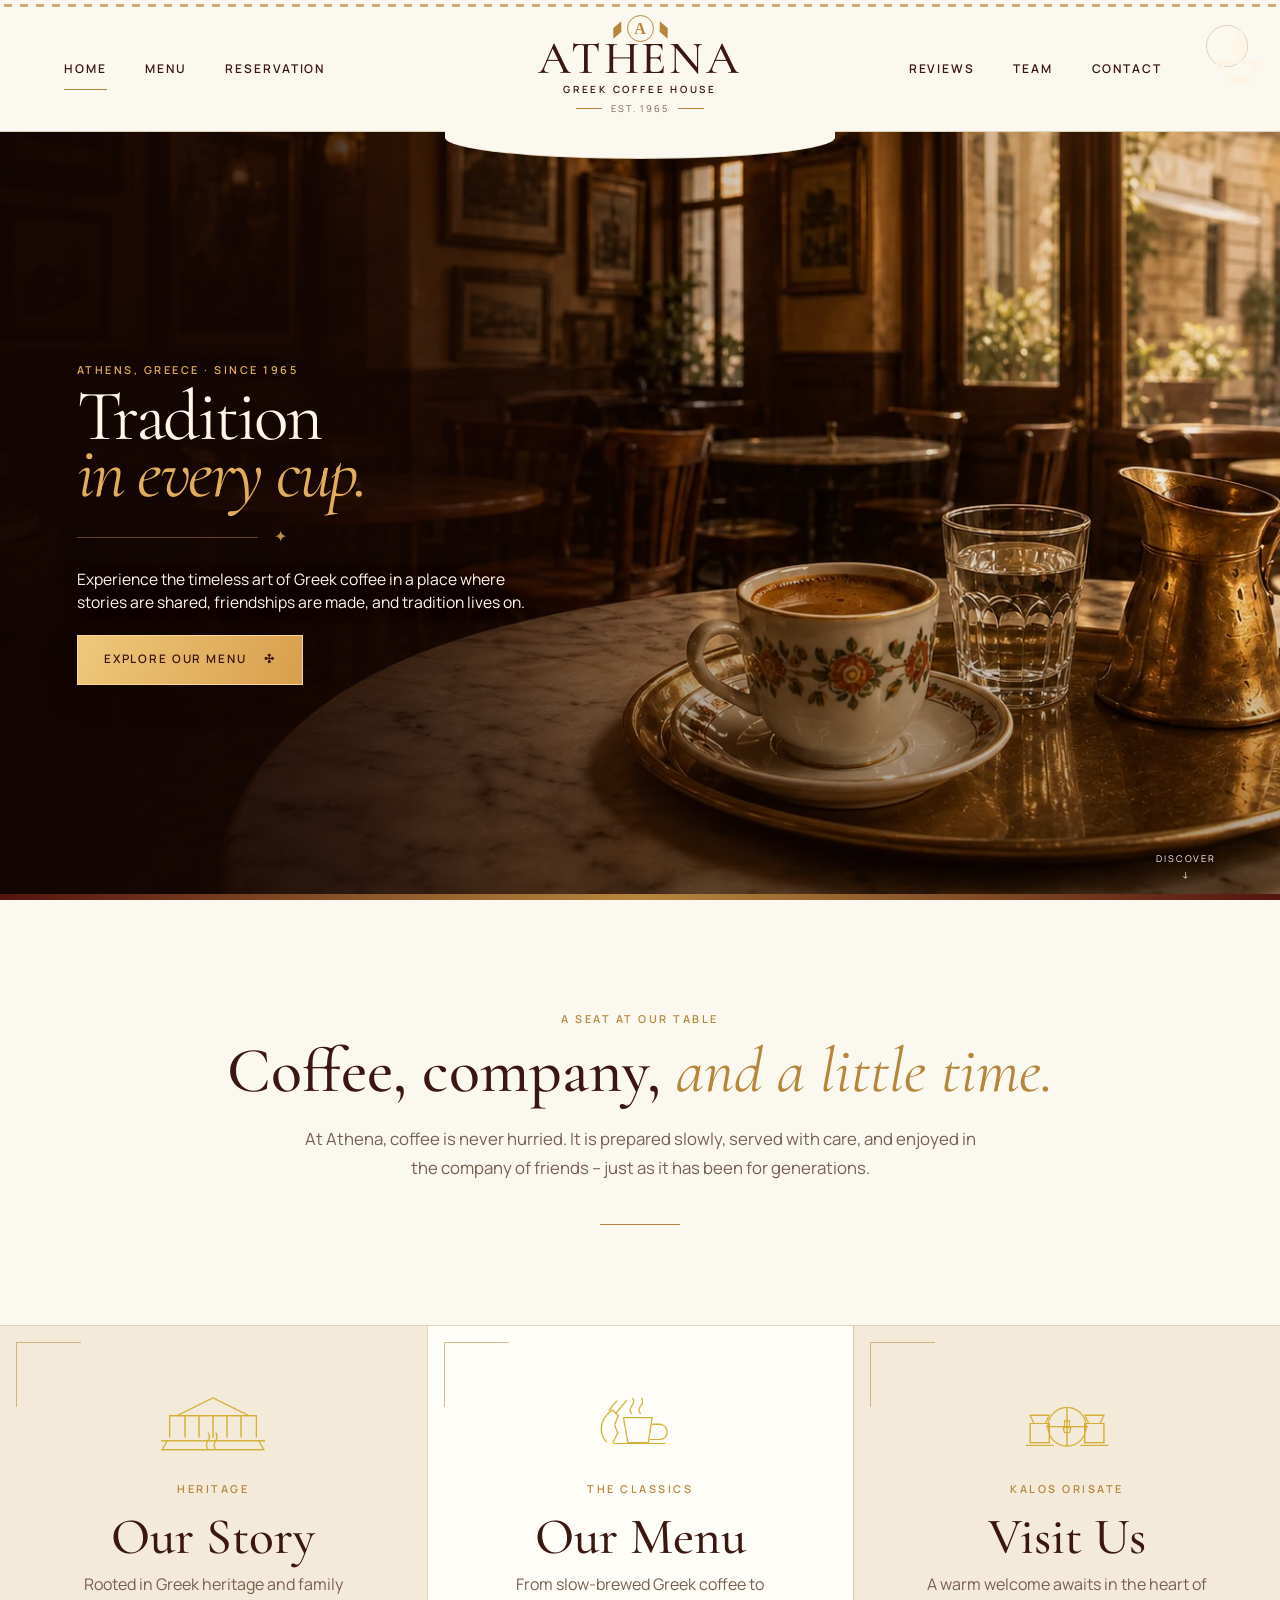
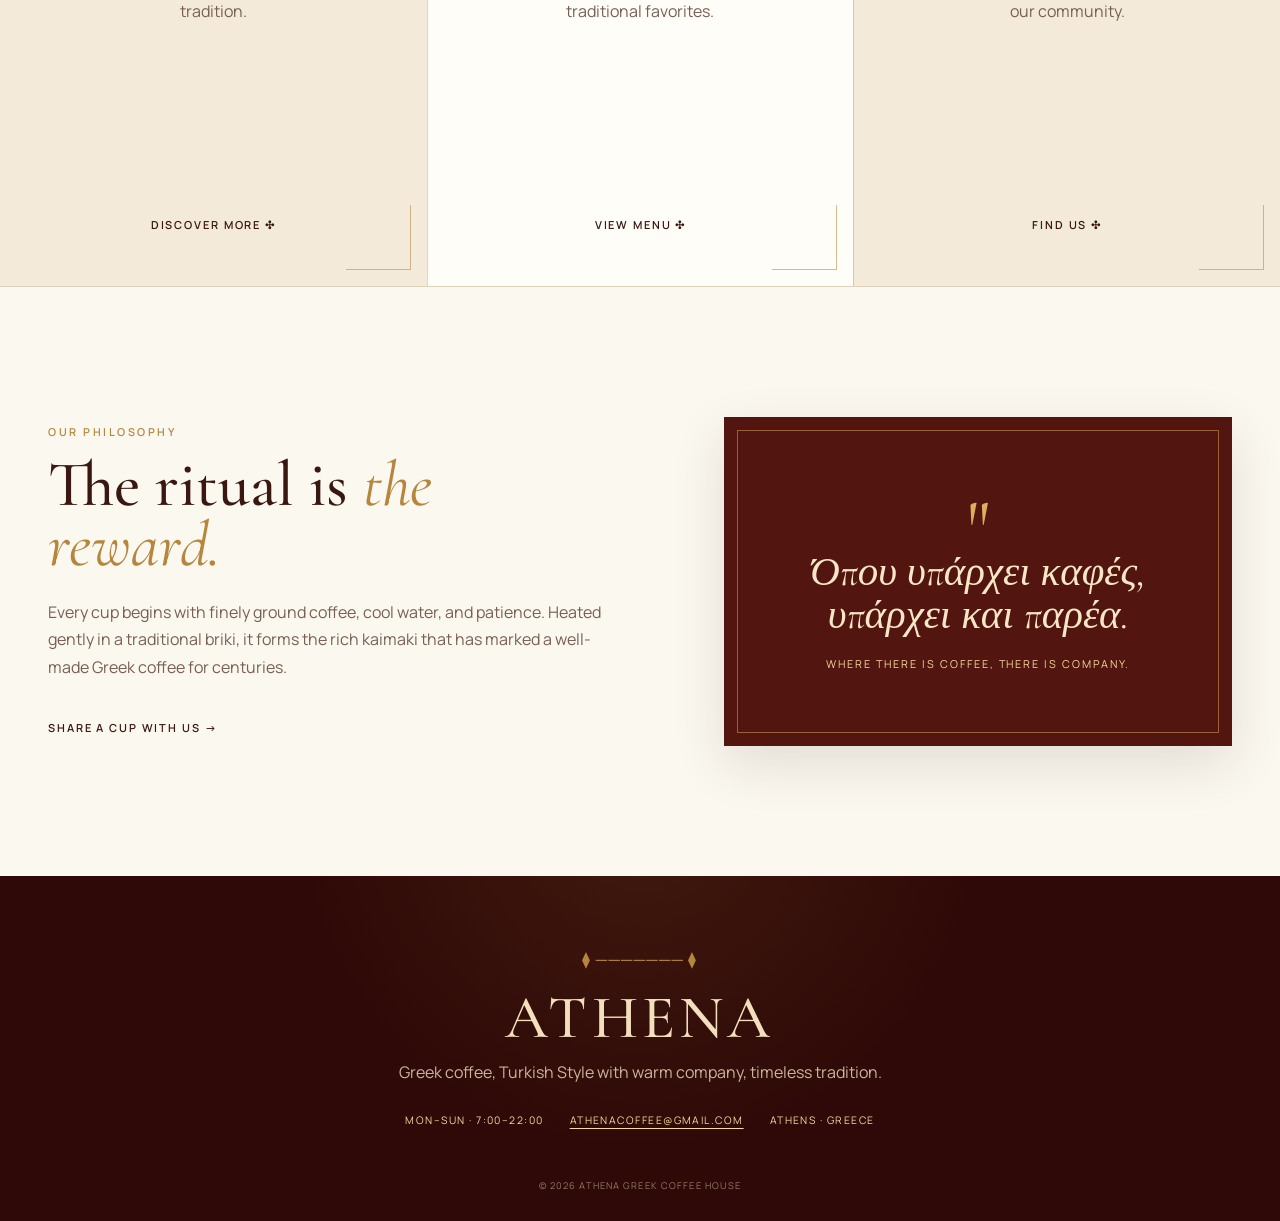
==== index.html @ efe0095f "this version is to be removed" ====
<!doctype html>
<html lang="en">
<head>
  <meta charset="UTF-8">
  <meta name="viewport" content="width=device-width, initial-scale=1.0">
  <title>Athena Greek Coffee House</title>
  <link rel="icon" href="assets/favicon.svg" type="image/svg+xml">
  <link href="https://fonts.googleapis.com/css2?family=Cormorant+Garamond:wght@400;500;600&family=Manrope:wght@400;500;600&display=swap" rel="stylesheet">
  <link rel="stylesheet" href="css/styles.css">
</head>
<body>

  <header class="site-header" id="header">
    <div class="greek-key"></div>
    <div class="nav-shell">
      <nav class="desktop-nav">
        <a href="index.html" class="active">Home</a>
        <a href="menu.html">Menu</a>
        <a href="reservation.html">Reservation</a>
      </nav>

      <a class="brand" href="index.html">
        <span class="brand-mark">
          <span class="laurel">⧫</span>
          <span class="helmet">Α</span>
          <span class="laurel laurel-right">⧫</span>
        </span>
        <span class="brand-name">Athena</span>
        <span class="brand-subtitle">Greek Coffee House</span>
        <span class="brand-est"><i></i>Est. 1965<i></i></span>
      </a>

      <nav class="desktop-nav desktop-nav-right">
        <a href="reviews.html">Reviews</a>
        <a href="team.html">Team</a>
        <a href="contact.html">Contact</a>
      </nav>

      <div class="header-actions">
        <button class="circle-button theme-toggle" type="button" id="theme-btn">
          <img src="assets/lamp.png" alt="Theme Toggle" class="theme-icon">
        </button>
        <button class="circle-button menu-toggle" type="button" id="menu-btn">
          <span></span><span></span><span></span>
        </button>
      </div>
    </div>

    <nav class="mobile-nav" id="mobile-nav">
      <a href="index.html" class="active">Home</a>
      <a href="menu.html">Menu</a>
      <a href="reservation.html">Reservation</a>
      <a href="reviews.html">Reviews</a>
      <a href="team.html">Team</a>
      <a href="contact.html">Contact</a>
    </nav>
  </header>

  <main id="main-content">
    <section class="hero" id="home">
      <img class="hero-media" src="assets/athena-hero.webp" alt="Hero background">
      <div class="hero-shade"></div>
      <div class="hero-content">
        <p class="eyebrow">Athens, Greece · Since 1965</p>
        <h1 id="hero-title">Tradition<br><em>in every cup.</em></h1>
        <div class="flourish"><span></span>✦<span></span></div>
        <p class="hero-copy">Experience the timeless art of Greek coffee in a place where stories are shared, friendships are made, and tradition lives on.</p>
        <a class="button" href="menu.html">Explore our menu <span>✣</span></a>
      </div>
      <a class="scroll-cue" href="#about">
        <span>Discover</span>
        <span class="arrow-down">↓</span>
      </a>
    </section>

    <section class="welcome" id="about">
      <p class="eyebrow">A seat at our table</p>
      <h2>Coffee, company, <em>and a little time.</em></h2>
      <p>At Athena, coffee is never hurried. It is prepared slowly, served with care, and enjoyed in the company of friends – just as it has been for generations.</p>
    </section>

    <section class="experience-grid" id="gallery">
      <article class="experience-card card-story" id="story">
        <div class="card-illustration">
          <img src="assets/heritage-icon.png" alt="Heritage Icon">
        </div>
        <p class="eyebrow">Heritage</p>
        <h3>Our Story</h3>
        <p>Rooted in Greek heritage and family tradition.</p>
        <a href="#story-note">Discover more <span>✣</span></a>
      </article>

      <article class="experience-card" id="menu-card">
        <div class="card-illustration">
          <img src="assets/coffee-icon.png" alt="Coffee Icon">
        </div>
        <p class="eyebrow">The classics</p>
        <h3>Our Menu</h3>
        <p>From slow-brewed Greek coffee to traditional favorites.</p>
        <a href="menu.html">View menu <span>✣</span></a>
      </article>

      <article class="experience-card card-visit" id="visit">
        <div class="card-illustration">
          <img src="assets/visit-icon.png" alt="Visit Icon">
        </div>
        <p class="eyebrow">Kalos orisate</p>
        <h3>Visit Us</h3>
        <p>A warm welcome awaits in the heart of our community.</p>
        <a href="contact.html">Find us <span>✣</span></a>
      </article>
    </section>

    <section class="story-note" id="story-note">
      <div class="story-copy">
        <p class="eyebrow">Our philosophy</p>
        <h2>The ritual is <em>the reward.</em></h2>
        <p>Every cup begins with finely ground coffee, cool water, and patience. Heated gently in a traditional briki, it forms the rich kaimaki that has marked a well-made Greek coffee for centuries.</p>
        <a class="text-link" href="reservation.html">Share a cup with us <span>→</span></a>
      </div>
      <div class="story-quote">
        <span class="quote-mark">"</span>
        <blockquote>Όπου υπάρχει καφές, υπάρχει και παρέα.</blockquote>
        <p>Where there is coffee, there is company.</p>
      </div>
    </section>
  </main>

  <footer class="site-footer" id="contact">
    <div class="footer-branch">⧫ ─────── ⧫</div>
    <a class="footer-brand" href="index.html">Athena</a>
    <p>Greek coffee, Turkish Style with warm company, timeless tradition.</p>
    <div class="footer-details">
      <span>Mon–Sun · 7:00–22:00</span>
      <a href="mailto:hello@athenacoffee.example">athenacoffee@gmail.com</a>
      <span>Athens · Greece</span>
    </div>
    <p class="copyright">© 2026 Athena Greek Coffee House</p>
  </footer>

  <script src="js/theme-init.js"></script>
  <script src="js/script.js"></script>
</body>
</html>
---- css/styles.css ----
:root {
  color-scheme: light;
  --paper:#fbf8f0;
  --raised:#fffdf7;
  --deep:#f3ead9;
  --ink:#3a1711;
  --muted:#785f52;
  --wine:#52150f;
  --wine-deep:#2e0907;
  --gold:#b6863d;
  --gold-bright:#e0ad5c;
  --gold-pale:#f5d99d;
  --line:rgba(154,112,49,.28);
  --header:#fbf8f0;
  --shadow:0 18px 50px rgba(61,26,12,.12);
  --serif:"Cormorant Garamond",Georgia,serif;
  --sans:"Manrope","Segoe UI",sans-serif;
}
:root[data-theme="dark"] {
  color-scheme:dark;
  --paper:#1d0907;
  --raised:#290d0a;
  --deep:#35100c;
  --ink:#f7e6c7;
  --muted:#d1bca4;
  --wine:#160403;
  --wine-deep:#0e0202;
  --gold:#d3a357;
  --gold-bright:#efc475;
  --gold-pale:#f1d69d;
  --line:rgba(224,173,92,.24);
  --header:#1c0705;
  --shadow:0 18px 55px rgba(0,0,0,.34);
}
*{
  box-sizing:border-box
}
html{
  scroll-behavior:smooth;
  scroll-padding-top:150px
}
body{
  margin:0;
  color:var(--ink);
  background:var(--paper);
  font:16px/1.7 var(--sans);
  transition:color .3s,background-color .3s
}
body.menu-open{
  overflow:hidden
}
a{
  color:inherit
}
button,a{
  -webkit-tap-highlight-color:transparent
}
.skip-link{
  position:fixed;
  z-index:1000;
  top:12px;
  left:12px;
  padding:10px 16px;
  color:#fff;
  background:var(--wine);
  transform:translateY(-150%);
  transition:transform .18s
}
.skip-link:focus{
  transform:none
}
/* Header */
.site-header{
  position:absolute;
  z-index:20;
  top:0;
  width:100%;
  color:var(--ink);
  background:var(--header);
  border-bottom:1px solid var(--line);
  transition:color .3s,background-color .3s,box-shadow .25s
}
.site-header.is-fixed{
  position:fixed;
  box-shadow:0 10px 35px rgba(35,10,7,.13);
  animation:header-in .3s both
}
@keyframes header-in{
  from{
    transform:translateY(-100%)
  }
  to{
    transform:none
  }
}
.greek-key{
  height:7px;
  opacity:.65;
  background-color:var(--gold);
  background-image:linear-gradient(90deg,var(--header) 25%,transparent 25%,transparent 75%,var(--header) 75%),linear-gradient(var(--header) 25%,transparent 25%,transparent 75%,var(--header) 75%);
  background-size:16px 16px
}
.nav-shell{
  position:relative;
  display:grid;
  grid-template-columns:minmax(250px,1fr) minmax(250px,390px) minmax(250px,1fr);
  align-items:center;
  min-height:148px;
  max-width:1500px;
  margin:auto;
  padding:0 clamp(28px,5vw,86px)
}
.desktop-nav{
  display:flex;
  align-items:center;
  gap:clamp(24px,3vw,58px)
}
.desktop-nav-right{
  justify-content:flex-end;
  padding-right:54px
}
.desktop-nav a,.mobile-nav a{
  position:relative;
  font-size:.75rem;
  font-weight:600;
  letter-spacing:.16em;
  text-decoration:none;
  text-transform:uppercase
}
.desktop-nav a:after{
  position:absolute;
  right:0;
  bottom:-11px;
  left:0;
  height:1px;
  content:"";
  background:var(--gold);
  transform:scaleX(0);
  transition:transform .18s
}
.desktop-nav a:hover:after,.desktop-nav a:focus-visible:after,.desktop-nav a.active:after{
  transform:scaleX(1)
}
.brand{
  position:relative;
  align-self:stretch;
  display:flex;
  align-items:center;
  justify-content:center;
  flex-direction:column;
  padding:14px 44px 18px;
  text-decoration:none
}
.brand:after{
  position:absolute;
  z-index:-1;
  right:0;
  bottom:-34px;
  left:0;
  height:50px;
  content:"";
  background:var(--header);
  border-bottom:1px solid var(--line);
  border-radius:0 0 50% 50%;
  transition:background-color .3s
}
.brand-mark{
  display:flex;
  align-items:center;
  gap:5px;
  height:28px;
  color:var(--gold)
}
.laurel{
  display:inline-block;
  font-size:1.15rem;
  transform:rotate(24deg)
}
.laurel-right{
  transform:scaleX(-1) rotate(24deg)
}
.helmet{
  display:grid;
  width:27px;
  height:27px;
  place-items:center;
  font:600 1rem/1 var(--serif);
  border:1px solid;
  border-radius:50%
}
.brand-name{
  margin-top:-2px;
  font:500 clamp(2.6rem,3.4vw,4rem)/.9 var(--serif);
  letter-spacing:.06em;
  text-transform:uppercase
}
.brand-subtitle{
  margin-top:7px;
  font-size:.62rem;
  font-weight:600;
  line-height:1;
  letter-spacing:.28em;
  text-transform:uppercase
}
.brand-est{
  display:flex;
  align-items:center;
  gap:9px;
  margin-top:8px;
  color:var(--muted);
  font-size:.58rem;
  letter-spacing:.2em;
  text-transform:uppercase
}
.brand-est i{
  width:26px;
  height:1px;
  background:var(--gold)
}
.header-actions{
  position:absolute;
  top:18px;
  right:clamp(16px,2.5vw,40px);
  display:flex;
  align-items:center;
  gap:10px
}
.circle-button{
  display:grid;
  width:42px;
  height:42px;
  padding:0;
  color:var(--ink);
  background:transparent;
  border:1px solid var(--line);
  border-radius:50%;
  cursor:pointer;
  place-items:center;
  transition:color .18s,background-color .18s,border-color .18s,transform .18s
}
.circle-button:hover,.circle-button:focus-visible{
  color:var(--paper);
  background:var(--ink);
  border-color:var(--ink);
  transform:translateY(-2px)
}
.theme-icon-lamp{
  position:absolute;
  width:27px;
  height:27px;
  overflow:visible;
  fill:none;
  stroke:currentColor;
  stroke-linecap:round;
  stroke-linejoin:round;
  stroke-width:1.35
}
.lamp-fire{
  transform-origin:16px 16px;
  filter:drop-shadow(0 0 3px rgba(224,173,92,.9));
  animation:lamp-flicker 1.8s ease-in-out infinite;
  transition:opacity .28s ease,transform .32s ease,filter .28s ease
}
.lamp-flame{
  fill:#e39a2f;
  stroke:#8d5418
}
.lamp-flame-core{
  fill:#ffd67d;
  stroke:none
}
.lamp-wick{
  stroke-width:1.6
}
.lamp-bowl{
  fill:rgba(182,134,61,.2)
}
.lamp-smoke{
  opacity:0;
  stroke:currentColor;
  stroke-dasharray:2.5 2;
  transform:translateY(3px);
  transition:opacity .2s ease
}
[data-theme="dark"] .lamp-fire{
  opacity:0;
  filter:none;
  animation:none;
  transform:translateY(4px) scale(.08)
}
[data-theme="dark"] .lamp-smoke{
  animation:lamp-smoke 1.15s ease-out both
}
@keyframes lamp-flicker{
  0%,100%{
    transform:rotate(-1deg) scale(1)
  }
  45%{
    transform:rotate(1.5deg) scale(.94,1.04)
  }
  70%{
    transform:rotate(-.5deg) scale(1.03,.97)
  }
}
@keyframes lamp-smoke{
  0%{
    opacity:0;
    transform:translateY(3px)
  }
  28%{
    opacity:.72
  }
  100%{
    opacity:0;
    transform:translateY(-4px)
  }
}
.menu-toggle{
  display:none;
  align-content:center;
  gap:4px
}
.menu-toggle span{
  display:block;
  width:17px;
  height:1px;
  background:currentColor;
  transition:transform .18s,opacity .18s
}
.menu-toggle[aria-expanded="true"] span:first-child{
  transform:translateY(5px) rotate(45deg)
}
.menu-toggle[aria-expanded="true"] span:nth-child(2){
  opacity:0
}
.menu-toggle[aria-expanded="true"] span:last-child{
  transform:translateY(-5px) rotate(-45deg)
}
.mobile-nav{
  display:none
}
[hidden]{
  display:none !important
}
/* Hero */
.hero{
  position:relative;
  display:flex;
  align-items:center;
  min-height:100vh;
  min-height:100svh;
  padding:clamp(188px,22vh,220px) max(6vw,52px) clamp(42px,6vh,72px);
  color:#fff8eb;
  background:#241008;
  overflow:hidden
}
.hero-media{
  position:absolute;
  inset:0;
  width:100%;
  height:100%;
  object-fit:cover;
  object-position:center
}
.hero-shade{
  position:absolute;
  inset:0;
  background:linear-gradient(90deg,rgba(18,5,2,.94),rgba(25,8,3,.72) 28%,rgba(28,10,4,.18) 58%,rgba(20,7,3,.04)),linear-gradient(0deg,rgba(16,4,2,.38),transparent 36%)
}
.hero:after{
  position:absolute;
  right:0;
  bottom:0;
  left:0;
  height:6px;
  content:"";
  background:linear-gradient(90deg,var(--wine),var(--gold),var(--wine))
}
.hero-content{
  position:relative;
  z-index:1;
  width:min(600px,50vw);
  margin-left:max(0px,calc((100vw - 1500px)/2))
}
.eyebrow{
  margin:0 0 13px;
  color:var(--gold);
  font-size:.68rem;
  font-weight:600;
  letter-spacing:.23em;
  text-transform:uppercase
}
.hero .eyebrow{
  color:var(--gold-bright)
}
.hero h1{
  margin:0;
  font:400 clamp(4.1rem,6.4vw,6.65rem)/.8 var(--serif);
  letter-spacing:-.035em;
  text-wrap:balance
}
.hero h1 em{
  color:var(--gold-bright);
  font-weight:400
}

/* ── Flourish ── */
.flourish {
  display: flex;
  align-items: center;
  justify-content: center;
  gap: 16px;
  margin: 16px auto 20px;
  color: var(--gold);
  font-size: 1rem;
  opacity: 0.7;
  width: 100%;
  max-width: 280px;
  text-align: center;
}

.flourish span {
  flex: 1;
  height: 1px;
  background: var(--gold);
  opacity: 0.4;
  display: block;
}

.flourish span:nth-child(2) {
  flex: 0 0 auto;
  width: auto;
  height: auto;
  background: none;
  opacity: 1;
  font-size: 1.2rem;
  padding: 0 12px;
  display: inline-block;
}

.hero .flourish {
  max-width: 320px;
  color: var(--gold-bright);
  opacity: 0.8;
}

.hero .flourish span {
  background: var(--gold-bright);
  opacity: 0.5;
}

.hero-copy{
  max-width:510px;
  margin:0 0 26px;
  color:#fffaf0;
  font-size:clamp(1rem,1.25vw,1.22rem);
  line-height:1.62;
  text-shadow:0 2px 18px rgba(0,0,0,.35)
}
.button{
  display:inline-flex;
  align-items:center;
  justify-content:center;
  min-height:56px;
  padding:0 30px;
  gap:17px;
  color:#3a1711;
  background:linear-gradient(115deg,#f0c87c,#d79f4c);
  border:1px solid #f6d899;
  box-shadow:0 10px 32px rgba(20,5,2,.25);
  font-size:.73rem;
  font-weight:600;
  letter-spacing:.16em;
  text-decoration:none;
  text-transform:uppercase;
  transition:background .18s,transform .18s,box-shadow .18s
}
.button:hover,.button:focus-visible{
  background:#fff2d0;
  box-shadow:0 14px 35px rgba(20,5,2,.38);
  transform:translateY(-3px)
}
.scroll-cue{
  position:absolute;
  z-index:2;
  right:5vw;
  bottom:34px;
  display:flex;
  align-items:center;
  flex-direction:column;
  color:#fff8eb;
  font-size:.58rem;
  letter-spacing:.2em;
  text-decoration:none;
  text-transform:uppercase
}
.scroll-cue svg{
  width:24px;
  margin-top:5px;
  fill:none;
  stroke:var(--gold-bright);
  stroke-width:1.4;
  animation:bob 1.8s ease-in-out infinite
}
@keyframes bob{
  50%{
    transform:translateY(5px)
  }
}
/* Content */
.welcome{
  max-width:900px;
  margin:auto;
  padding:110px 32px 100px;
  text-align:center
}
.welcome:after{
  display:block;
  width:80px;
  height:1px;
  margin:42px auto 0;
  content:"";
  background:var(--gold)
}
.welcome h2,.story-note h2{
  margin:0 0 23px;
  font:500 clamp(3rem,5vw,5rem)/.95 var(--serif)
}
.welcome h2 em,.story-note h2 em{
  color:var(--gold);
  font-weight:400
}
.welcome>p:last-of-type{
  max-width:700px;
  margin:auto;
  color:var(--muted);
  font-size:1.05rem
}
.experience-grid{
  display:grid;
  grid-template-columns:repeat(3,1fr);
  max-width:1500px;
  margin:auto;
  border-block:1px solid var(--line)
}
.experience-card{
  position:relative;
  display:flex;
  align-items:center;
  min-height:560px;
  padding:52px clamp(28px,4vw,64px);
  flex-direction:column;
  text-align:center;
  background:var(--raised);
  isolation:isolate;
  overflow:hidden;
  transition:background-color .3s
}
.experience-card+.experience-card{
  border-left:1px solid var(--line)
}
.experience-card:before,.experience-card:after{
  position:absolute;
  z-index:-1;
  width:64px;
  height:64px;
  content:"";
  opacity:.55
}
.experience-card:before{
  top:16px;
  left:16px;
  border-top:1px solid var(--gold);
  border-left:1px solid var(--gold)
}
.experience-card:after{
  right:16px;
  bottom:16px;
  border-right:1px solid var(--gold);
  border-bottom:1px solid var(--gold)
}
.card-story,.card-visit{
  background:var(--deep)
}
.card-illustration {
  display: flex;
  justify-content: center;
  align-items: center;
  height: 90px;
  margin-bottom: 12px;
  overflow: hidden;
  color: var(--gold);
}

.card-illustration img {
  max-width: 140px;
  max-height: 80px;
  width: auto;
  height: auto;
  object-fit: contain;
  display: block;
}
.steam{
  stroke-dasharray:6 5
}
.experience-card h3{
  margin:0 0 8px;
  font:500 clamp(2.6rem,4vw,4rem)/1 var(--serif)
}
.experience-card>p:not(.eyebrow){
  max-width:300px;
  margin:0 0 24px;
  color:var(--muted)
}
.experience-card>a,.text-link{
  position:relative;
  margin-top:auto;
  color:var(--ink);
  font-size:.69rem;
  font-weight:600;
  letter-spacing:.17em;
  text-decoration:none;
  text-transform:uppercase
}
.experience-card>a:after,.text-link:after{
  position:absolute;
  right:0;
  bottom:-5px;
  left:0;
  height:1px;
  content:"";
  background:var(--gold);
  transform:scaleX(0);
  transform-origin:left;
  transition:transform .18s
}
.experience-card>a:hover:after,.experience-card>a:focus-visible:after,.text-link:hover:after,.text-link:focus-visible:after{
  transform:scaleX(1)
}
.story-note{
  display:grid;
  grid-template-columns:1.05fr .95fr;
  max-width:1280px;
  margin:auto;
  padding:130px 48px;
  gap:9vw;
  align-items:center
}
.story-copy>p:not(.eyebrow){
  max-width:560px;
  color:var(--muted)
}
.story-copy .text-link{
  display:inline-block;
  margin-top:22px
}
.story-quote{
  position:relative;
  padding:72px 52px;
  color:#f8e6c6;
  background:var(--wine);
  box-shadow:var(--shadow);
  text-align:center
}
.story-quote:before{
  position:absolute;
  inset:13px;
  content:"";
  border:1px solid rgba(224,173,92,.5)
}
.quote-mark{
  display:block;
  height:46px;
  color:var(--gold-bright);
  font:5rem/1 var(--serif)
}
.story-quote blockquote{
  position:relative;
  margin:16px 0 18px;
  font:italic clamp(2rem,3.2vw,3.3rem)/1.05 var(--serif)
}
.story-quote p{
  position:relative;
  margin:0;
  color:var(--gold-pale);
  font-size:.68rem;
  letter-spacing:.18em;
  text-transform:uppercase
}
/* Footer */
.site-footer{
  position:relative;
  padding:70px 28px 28px;
  color:#f4dfbd;
  background:var(--wine-deep);
  text-align:center;
  overflow:hidden
}
.site-footer:before{
  position:absolute;
  inset:0;
  content:"";
  opacity:.14;
  background:radial-gradient(circle at 50% -20%,var(--gold),transparent 45%)
}
.footer-branch,.footer-brand,.site-footer p,.footer-details{
  position:relative
}
.footer-branch{
  color:var(--gold);
  letter-spacing:.08em
}
.footer-brand{
  display:block;
  margin-top:15px;
  font:500 3.8rem/1 var(--serif);
  letter-spacing:.07em;
  text-decoration:none;
  text-transform:uppercase
}
.site-footer>p{
  margin:10px 0 26px;
  color:#cbb69b
}
.footer-details{
  display:flex;
  justify-content:center;
  gap:26px;
  color:var(--gold-pale);
  font-size:.65rem;
  letter-spacing:.14em;
  text-transform:uppercase
}
.footer-details a{
  text-underline-offset:4px
}
.site-footer .copyright{
  margin:48px 0 0;
  color:#927a65;
  font-size:.58rem;
  letter-spacing:.12em;
  text-transform:uppercase
}
:focus-visible{
  outline:2px solid var(--gold-bright);
  outline-offset:5px
}
@media(max-width:1180px){
  .nav-shell{
    grid-template-columns:1fr 300px 1fr;
    padding-inline:28px
  }
  .desktop-nav{
    gap:22px
  }
  .desktop-nav-right{
    padding-right:40px
  }
  .brand-name{
    font-size:3rem
  }
  .hero{
    min-height:100vh;
    min-height:100svh
  }
}
@media(min-width:921px) and (max-height:900px){
  .nav-shell{
    min-height:124px
  }
  .brand{
    padding-block:9px 13px
  }
  .brand::after{
    bottom:-28px;
    height:42px
  }
  .brand-mark{
    height:23px
  }
  .brand-name{
    font-size:2.9rem
  }
  .brand-subtitle{
    margin-top:5px
  }
  .brand-est{
    margin-top:6px
  }
  .hero{
    padding-top:clamp(154px,20vh,176px);
    padding-bottom:30px
  }
  .hero h1{
    font-size:clamp(3.7rem,5.6vw,5.75rem)
  }
  .hero .eyebrow{
    margin-bottom:8px
  }
  .flourish{
    width:250px;
    margin:21px 0 17px
  }
  .hero-copy{
    max-width:480px;
    margin-bottom:20px;
    font-size:.98rem;
    line-height:1.5
  }
  .button{
    min-height:50px;
    padding-inline:26px
  }
  .scroll-cue{
    bottom:17px
  }
}
@media(max-width:920px){
  html{
    scroll-padding-top:90px
  }
  .nav-shell{
    display:flex;
    min-height:88px;
    padding:8px 20px
  }
  .desktop-nav{
    display:none
  }
  .brand{
    align-items:flex-start;
    margin-right:auto;
    padding:7px 8px
  }
  .brand:after,.brand-mark,.brand-est{
    display:none
  }
  .brand-name{
    font-size:2.35rem
  }
  .brand-subtitle{
    margin-top:6px;
    font-size:.49rem
  }
  .header-actions{
    position:static
  }
  .menu-toggle{
    display:grid
  }
  .mobile-nav{
    position:fixed;
    z-index:-1;
    inset:0;
    display:flex;
    align-items:center;
    justify-content:center;
    gap:22px;
    flex-direction:column;
    color:var(--ink);
    background:var(--paper);
    opacity:0;
    pointer-events:none;
    transform:translateY(-12px);
    transition:opacity .22s,transform .22s
  }
  .mobile-nav.is-open{
    opacity:1;
    pointer-events:auto;
    transform:none
  }
  .mobile-nav a{
    font:500 2.1rem/1.1 var(--serif);
    letter-spacing:.04em;
    text-transform:none
  }
  .hero{
    min-height:820px;
    padding:170px 32px 80px
  }
  .hero-media{
    object-position:58% center
  }
  .hero-shade{
    background:linear-gradient(90deg,rgba(18,5,2,.94),rgba(23,7,3,.58) 70%,rgba(20,7,3,.22))
  }
  .hero-content{
    width:min(620px,90%);
    margin-left:0
  }
  .experience-grid{
    grid-template-columns:1fr
  }
  .experience-card{
    min-height:490px
  }
  .experience-card+.experience-card{
    border-top:1px solid var(--line);
    border-left:0
  }
  .story-note{
    grid-template-columns:1fr;
    padding:100px 32px;
    gap:70px
  }
}
@media(max-width:600px){
  .greek-key{
    height:5px
  }
  .nav-shell{
    min-height:78px;
    padding-inline:13px
  }
  .circle-button{
    width:39px;
    height:39px
  }
  .hero{
    min-height:760px;
    padding:145px 22px 76px
  }
  .hero-media{
    object-position:61% center
  }
  .hero-shade{
    background:linear-gradient(90deg,rgba(18,5,2,.94),rgba(22,6,3,.57)),linear-gradient(0deg,rgba(12,3,1,.5),transparent 55%)
  }
  .hero-content{
    width:100%
  }
  .hero h1{
    font-size:clamp(3.55rem,17vw,5rem);
    line-height:.84
  }
  .hero-copy{
    font-size:.97rem
  }
  .flourish{
    width:220px;
    margin-block:29px 21px
  }
  .scroll-cue{
    display:none
  }
  .welcome{
    padding:85px 22px 76px
  }
  .experience-card{
    min-height:500px;
    padding:48px 24px
  }
  .story-note{
    padding:85px 22px
  }
  .story-quote{
    padding:62px 30px
  }
  .footer-details{
    align-items:center;
    gap:10px;
    flex-direction:column
  }
}
@media(prefers-reduced-motion:reduce){
  html{
    scroll-behavior:auto
  }
  *,*:before,*:after{
    scroll-behavior:auto!important;
    animation-duration:.01ms!important;
    animation-iteration-count:1!important;
    transition-duration:.01ms!important
  }
}
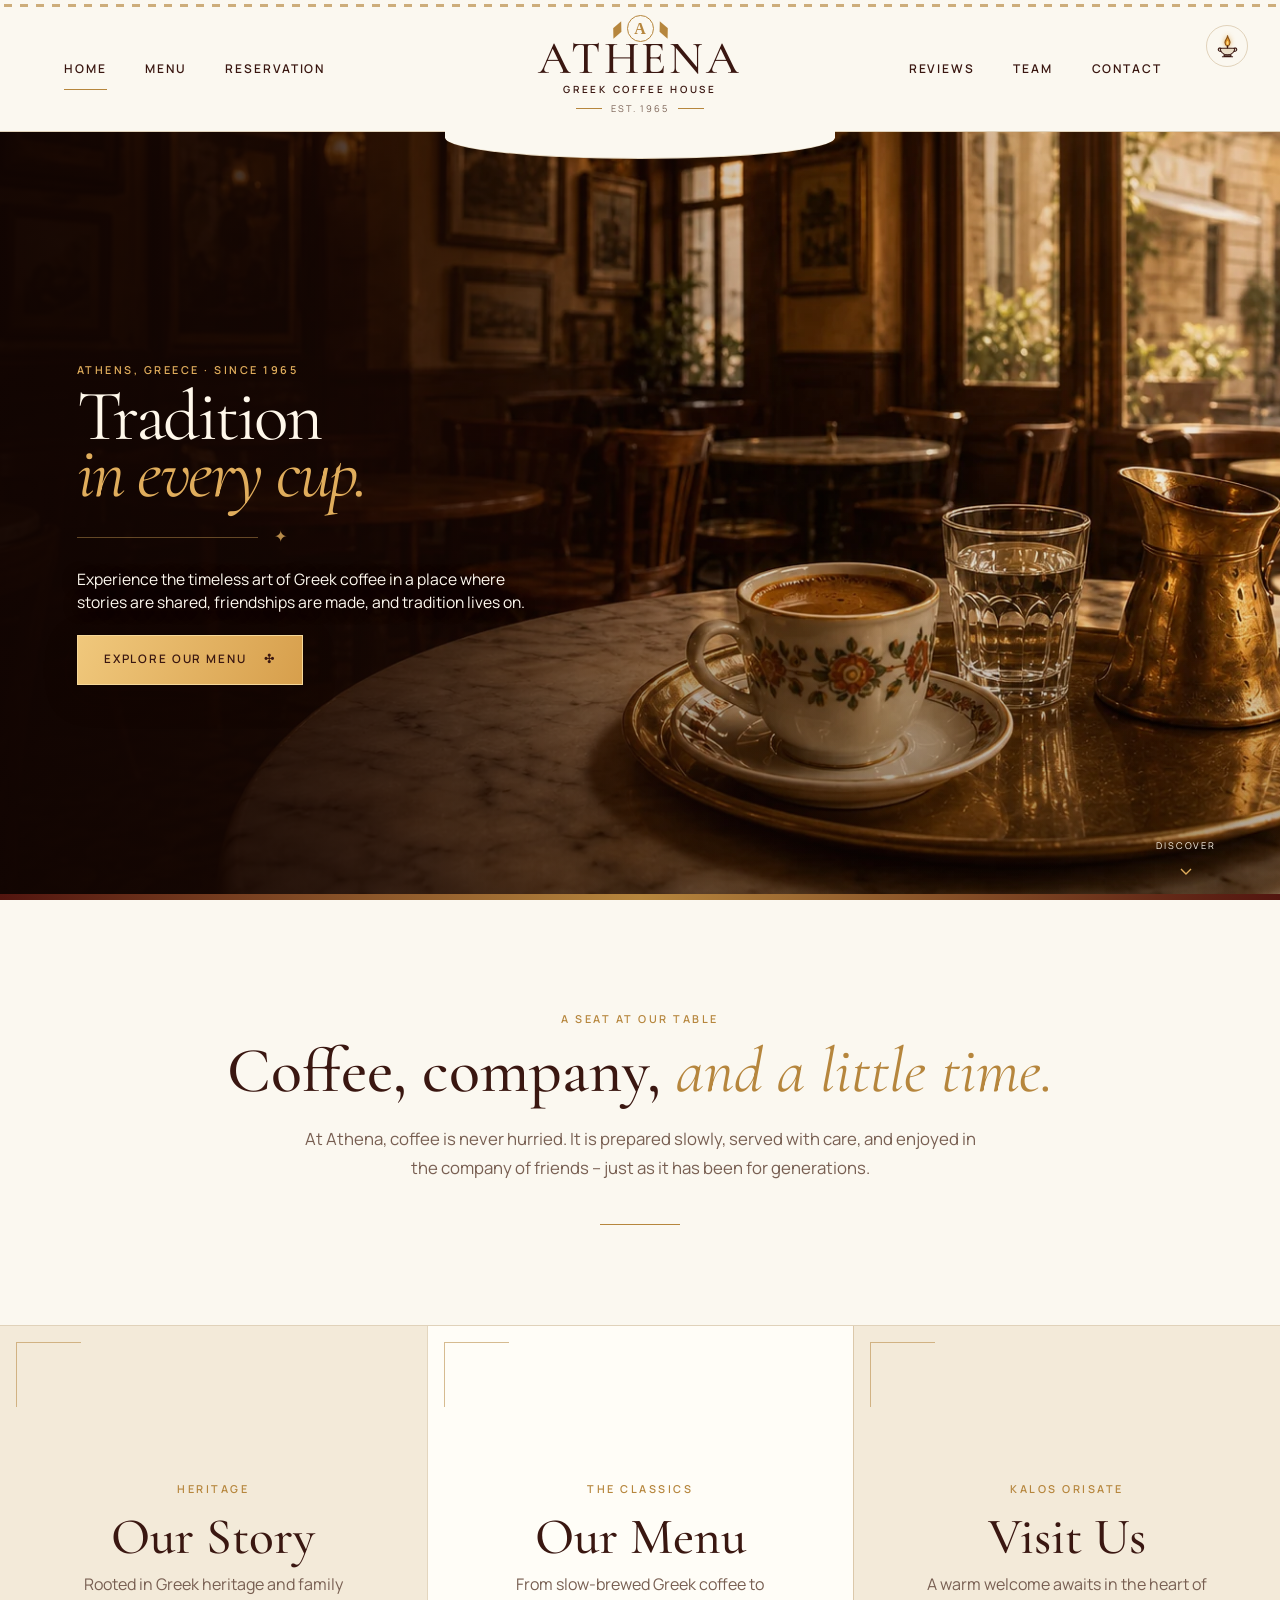
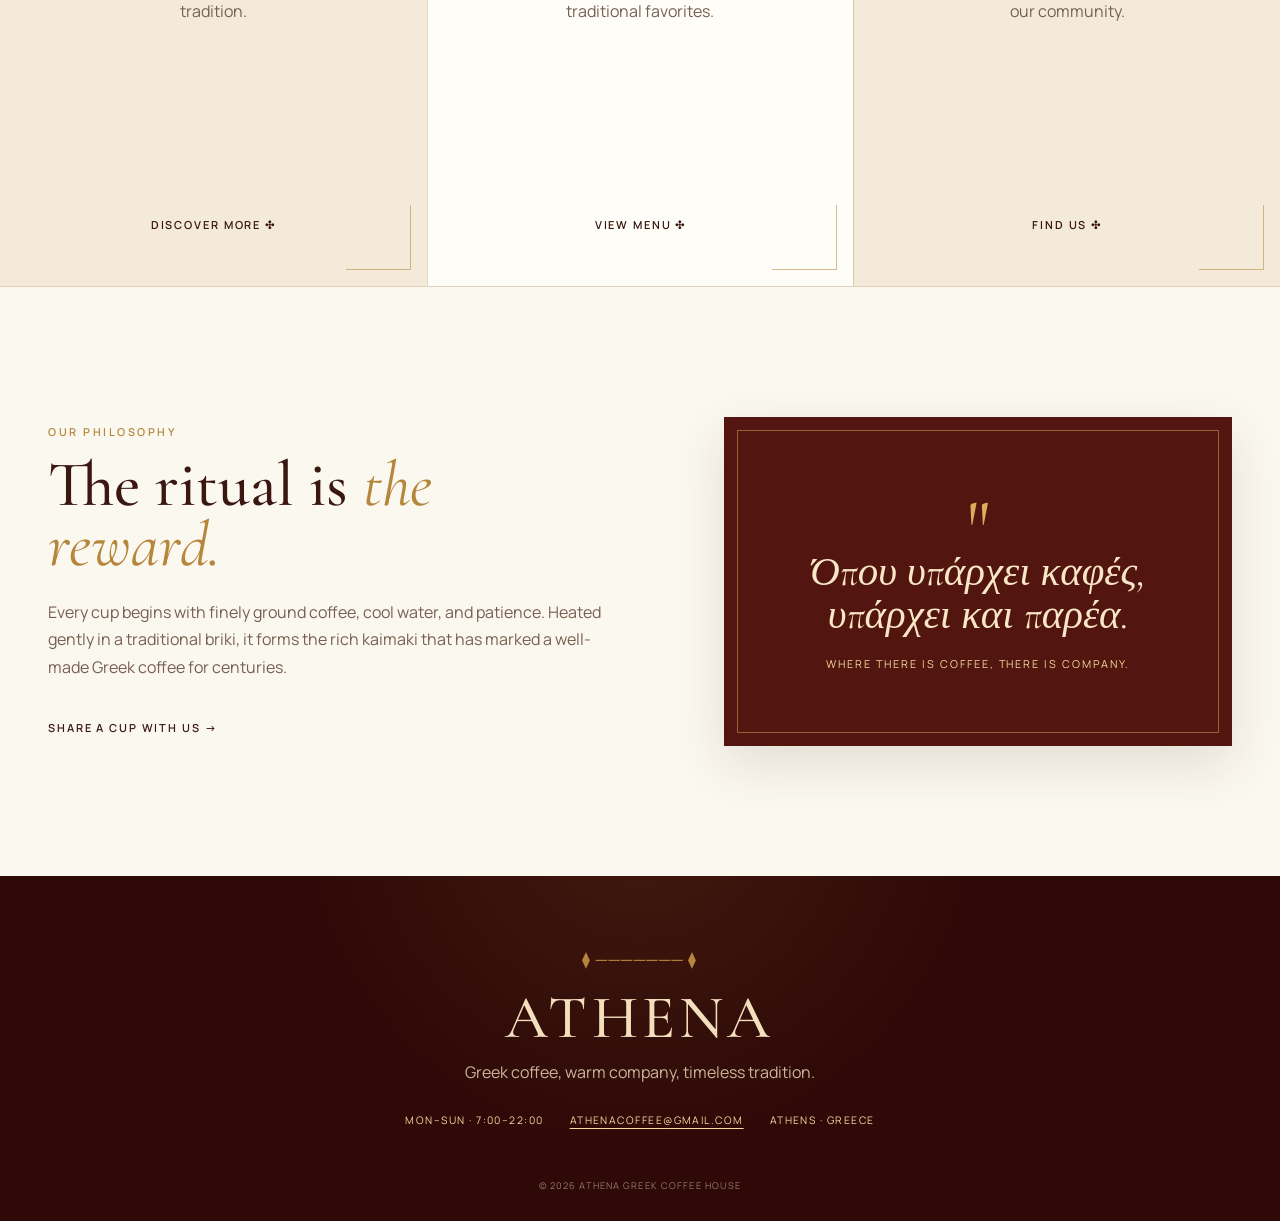
==== commit d9ace090: "re-instated old SVG files" ====
--- a/index.html
+++ b/index.html
@@ -3,24 +3,30 @@
 <head>
   <meta charset="UTF-8">
   <meta name="viewport" content="width=device-width, initial-scale=1.0">
+  <meta name="description" content="Athena Greek Coffee House – tradition, hospitality, and Greek coffee since 1965.">
+  <meta name="theme-color" content="#fbf8f0">
   <title>Athena Greek Coffee House</title>
   <link rel="icon" href="assets/favicon.svg" type="image/svg+xml">
+  <link rel="preconnect" href="https://fonts.googleapis.com">
+  <link rel="preconnect" href="https://fonts.gstatic.com" crossorigin>
   <link href="https://fonts.googleapis.com/css2?family=Cormorant+Garamond:wght@400;500;600&family=Manrope:wght@400;500;600&display=swap" rel="stylesheet">
   <link rel="stylesheet" href="css/styles.css">
+  <script src="js/theme-init.js"></script>
 </head>
 <body>
+  <a class="skip-link" href="#main-content">Skip to content</a>
 
-  <header class="site-header" id="header">
-    <div class="greek-key"></div>
+  <header class="site-header" data-header>
+    <div class="greek-key" aria-hidden="true"></div>
     <div class="nav-shell">
-      <nav class="desktop-nav">
-        <a href="index.html" class="active">Home</a>
+      <nav class="desktop-nav" aria-label="Primary navigation">
+        <a href="index.html" class="active" aria-current="page">Home</a>
         <a href="menu.html">Menu</a>
         <a href="reservation.html">Reservation</a>
       </nav>
 
-      <a class="brand" href="index.html">
-        <span class="brand-mark">
+      <a class="brand" href="index.html" aria-label="Athena Greek Coffee House – home">
+        <span class="brand-mark" aria-hidden="true">
           <span class="laurel">⧫</span>
           <span class="helmet">Α</span>
           <span class="laurel laurel-right">⧫</span>
@@ -30,24 +36,34 @@
         <span class="brand-est"><i></i>Est. 1965<i></i></span>
       </a>
 
-      <nav class="desktop-nav desktop-nav-right">
+      <nav class="desktop-nav desktop-nav-right" aria-label="Secondary navigation">
         <a href="reviews.html">Reviews</a>
         <a href="team.html">Team</a>
         <a href="contact.html">Contact</a>
       </nav>
 
       <div class="header-actions">
-        <button class="circle-button theme-toggle" type="button" id="theme-btn">
-          <img src="assets/lamp.png" alt="Theme Toggle" class="theme-icon">
+        <button class="circle-button theme-toggle" type="button" data-theme-toggle aria-label="Switch to dark theme" aria-pressed="false">
+          <svg class="theme-icon-lamp" viewBox="0 0 32 32" aria-hidden="true">
+            <g class="lamp-fire">
+              <path class="lamp-flame" d="M16 3.2c.3 3.2-3 4.8-3 8.1 0 2.1 1.3 3.8 3 4.7 1.7-.9 3-2.6 3-4.7 0-2.8-2.2-4.7-3-8.1Z"></path>
+              <path class="lamp-flame-core" d="M16 8.2c-.2 1.6-1.3 2.4-1.3 3.8 0 .9.5 1.7 1.3 2.2.8-.5 1.3-1.3 1.3-2.2 0-1.3-.9-2.2-1.3-3.8Z"></path>
+            </g>
+            <path class="lamp-smoke" d="M16 14c-2.8-2.2 2.7-3.7 0-6.5-1.6-1.7.7-3 1.1-4.4"></path>
+            <path class="lamp-wick" d="M16 15.4v2.1"></path>
+            <path class="lamp-handle" d="M8.4 18.3c-3.4-2.1-5 2.9-.8 3.5M23.6 18.3c3.4-2.1 5 2.9.8 3.5"></path>
+            <path class="lamp-bowl" d="M7.1 18.1h17.8c-.9 5.2-4.2 7.7-8.9 7.7s-8-2.5-8.9-7.7Z"></path>
+            <path class="lamp-foot" d="M12 25.6v1.3h8v-1.3M10 28.1h12"></path>
+          </svg>
         </button>
-        <button class="circle-button menu-toggle" type="button" id="menu-btn">
+        <button class="circle-button menu-toggle" type="button" data-menu-toggle aria-label="Open navigation" aria-expanded="false" aria-controls="mobile-nav">
           <span></span><span></span><span></span>
         </button>
       </div>
     </div>
 
-    <nav class="mobile-nav" id="mobile-nav">
-      <a href="index.html" class="active">Home</a>
+    <nav class="mobile-nav" id="mobile-nav" data-mobile-nav aria-label="Mobile navigation" hidden>
+      <a href="index.html" aria-current="page">Home</a>
       <a href="menu.html">Menu</a>
       <a href="reservation.html">Reservation</a>
       <a href="reviews.html">Reviews</a>
@@ -57,69 +73,79 @@
   </header>
 
   <main id="main-content">
-    <section class="hero" id="home">
-      <img class="hero-media" src="assets/athena-hero.webp" alt="Hero background">
-      <div class="hero-shade"></div>
+    <section class="hero" id="home" aria-labelledby="hero-title">
+<img class="hero-media" src="assets/athena-hero.webp" alt="..." loading="lazy">      <div class="hero-shade" aria-hidden="true"></div>
       <div class="hero-content">
         <p class="eyebrow">Athens, Greece · Since 1965</p>
         <h1 id="hero-title">Tradition<br><em>in every cup.</em></h1>
-        <div class="flourish"><span></span>✦<span></span></div>
+        <div class="flourish" aria-hidden="true"><span></span>✦<span></span></div>
         <p class="hero-copy">Experience the timeless art of Greek coffee in a place where stories are shared, friendships are made, and tradition lives on.</p>
-        <a class="button" href="menu.html">Explore our menu <span>✣</span></a>
+        <a class="button" href="menu.html">Explore our menu <span aria-hidden="true">✣</span></a>
       </div>
-      <a class="scroll-cue" href="#about">
+      <a class="scroll-cue" href="#about" aria-label="Scroll to learn about Athena">
         <span>Discover</span>
-        <span class="arrow-down">↓</span>
+        <svg viewBox="0 0 24 24" aria-hidden="true"><path d="m7 10 5 5 5-5"></path></svg>
       </a>
     </section>
 
-    <section class="welcome" id="about">
+    <section class="welcome" id="about" aria-labelledby="welcome-title">
       <p class="eyebrow">A seat at our table</p>
-      <h2>Coffee, company, <em>and a little time.</em></h2>
+      <h2 id="welcome-title">Coffee, company, <em>and a little time.</em></h2>
       <p>At Athena, coffee is never hurried. It is prepared slowly, served with care, and enjoyed in the company of friends – just as it has been for generations.</p>
     </section>
 
-    <section class="experience-grid" id="gallery">
+    <section class="experience-grid" id="gallery" aria-label="Discover Athena">
       <article class="experience-card card-story" id="story">
-        <div class="card-illustration">
-          <img src="assets/heritage-icon.png" alt="Heritage Icon">
+        <div class="card-illustration" aria-hidden="true">
+          <svg viewBox="0 0 220 120">
+            <path d="M28 87h164M42 82V48h136v34M53 48l57-28 57 28M66 48v34M88 48v34M110 48v34M132 48v34M154 48v34M38 87l-8 14h160l-8-14"></path>
+            <path class="steam" d="M102 100c-8-12 8-14 0-26M114 100c-8-12 8-14 0-26"></path>
+          </svg>
         </div>
         <p class="eyebrow">Heritage</p>
         <h3>Our Story</h3>
         <p>Rooted in Greek heritage and family tradition.</p>
-        <a href="#story-note">Discover more <span>✣</span></a>
+        <a href="#story-note">Discover more <span aria-hidden="true">✣</span></a>
       </article>
 
       <article class="experience-card" id="menu-card">
-        <div class="card-illustration">
-          <img src="assets/coffee-icon.png" alt="Coffee Icon">
+        <div class="card-illustration" aria-hidden="true">
+          <svg viewBox="0 0 220 120">
+            <path d="M68 91h82M84 51h45l-6 39H91l-7-39ZM129 61h10c18 0 18 24 1 24h-14"></path>
+            <path d="M58 89c-15-14-10-39 9-50l9 9-6 14 5 13-8 15M61 40l13-16M72 44l17-20"></path>
+            <path class="steam" d="M97 45c-9-11 9-14 1-25M111 45c-9-11 9-14 1-25"></path>
+          </svg>
         </div>
         <p class="eyebrow">The classics</p>
         <h3>Our Menu</h3>
         <p>From slow-brewed Greek coffee to traditional favorites.</p>
-        <a href="menu.html">View menu <span>✣</span></a>
+        <a href="menu.html">View menu <span aria-hidden="true">✣</span></a>
       </article>
 
       <article class="experience-card card-visit" id="visit">
-        <div class="card-illustration">
-          <img src="assets/visit-icon.png" alt="Visit Icon">
+        <div class="card-illustration" aria-hidden="true">
+          <svg viewBox="0 0 220 120">
+            <circle cx="110" cy="65" r="30"></circle>
+            <path d="M77 65h66M110 35v60M52 90h30V60H52v30Zm86 0h30V60h-30v30ZM58 60l-6-13h30l-6 13M144 60l-6-13h30l-6 13M45 94h44M131 94h44"></path>
+            <path d="M106 56h8v10h-8zM104 66h12l-2 8h-8z"></path>
+          </svg>
         </div>
         <p class="eyebrow">Kalos orisate</p>
         <h3>Visit Us</h3>
         <p>A warm welcome awaits in the heart of our community.</p>
-        <a href="contact.html">Find us <span>✣</span></a>
+        <a href="contact.html">Find us <span aria-hidden="true">✣</span></a>
       </article>
     </section>
 
-    <section class="story-note" id="story-note">
+    <section class="story-note" id="story-note" aria-labelledby="story-title">
       <div class="story-copy">
         <p class="eyebrow">Our philosophy</p>
-        <h2>The ritual is <em>the reward.</em></h2>
+        <h2 id="story-title">The ritual is <em>the reward.</em></h2>
         <p>Every cup begins with finely ground coffee, cool water, and patience. Heated gently in a traditional briki, it forms the rich kaimaki that has marked a well-made Greek coffee for centuries.</p>
-        <a class="text-link" href="reservation.html">Share a cup with us <span>→</span></a>
+        <a class="text-link" href="reservation.html">Share a cup with us <span aria-hidden="true">→</span></a>
       </div>
       <div class="story-quote">
-        <span class="quote-mark">"</span>
+        <span class="quote-mark" aria-hidden="true">"</span>
         <blockquote>Όπου υπάρχει καφές, υπάρχει και παρέα.</blockquote>
         <p>Where there is coffee, there is company.</p>
       </div>
@@ -127,18 +153,17 @@
   </main>
 
   <footer class="site-footer" id="contact">
-    <div class="footer-branch">⧫ ─────── ⧫</div>
+    <div class="footer-branch" aria-hidden="true">⧫ ─────── ⧫</div>
     <a class="footer-brand" href="index.html">Athena</a>
-    <p>Greek coffee, Turkish Style with warm company, timeless tradition.</p>
+    <p>Greek coffee, warm company, timeless tradition.</p>
     <div class="footer-details">
       <span>Mon–Sun · 7:00–22:00</span>
       <a href="mailto:hello@athenacoffee.example">athenacoffee@gmail.com</a>
       <span>Athens · Greece</span>
     </div>
-    <p class="copyright">© 2026 Athena Greek Coffee House</p>
+    <p class="copyright">© <span data-year></span> Athena Greek Coffee House</p>
   </footer>
 
-  <script src="js/theme-init.js"></script>
   <script src="js/script.js"></script>
 </body>
 </html>
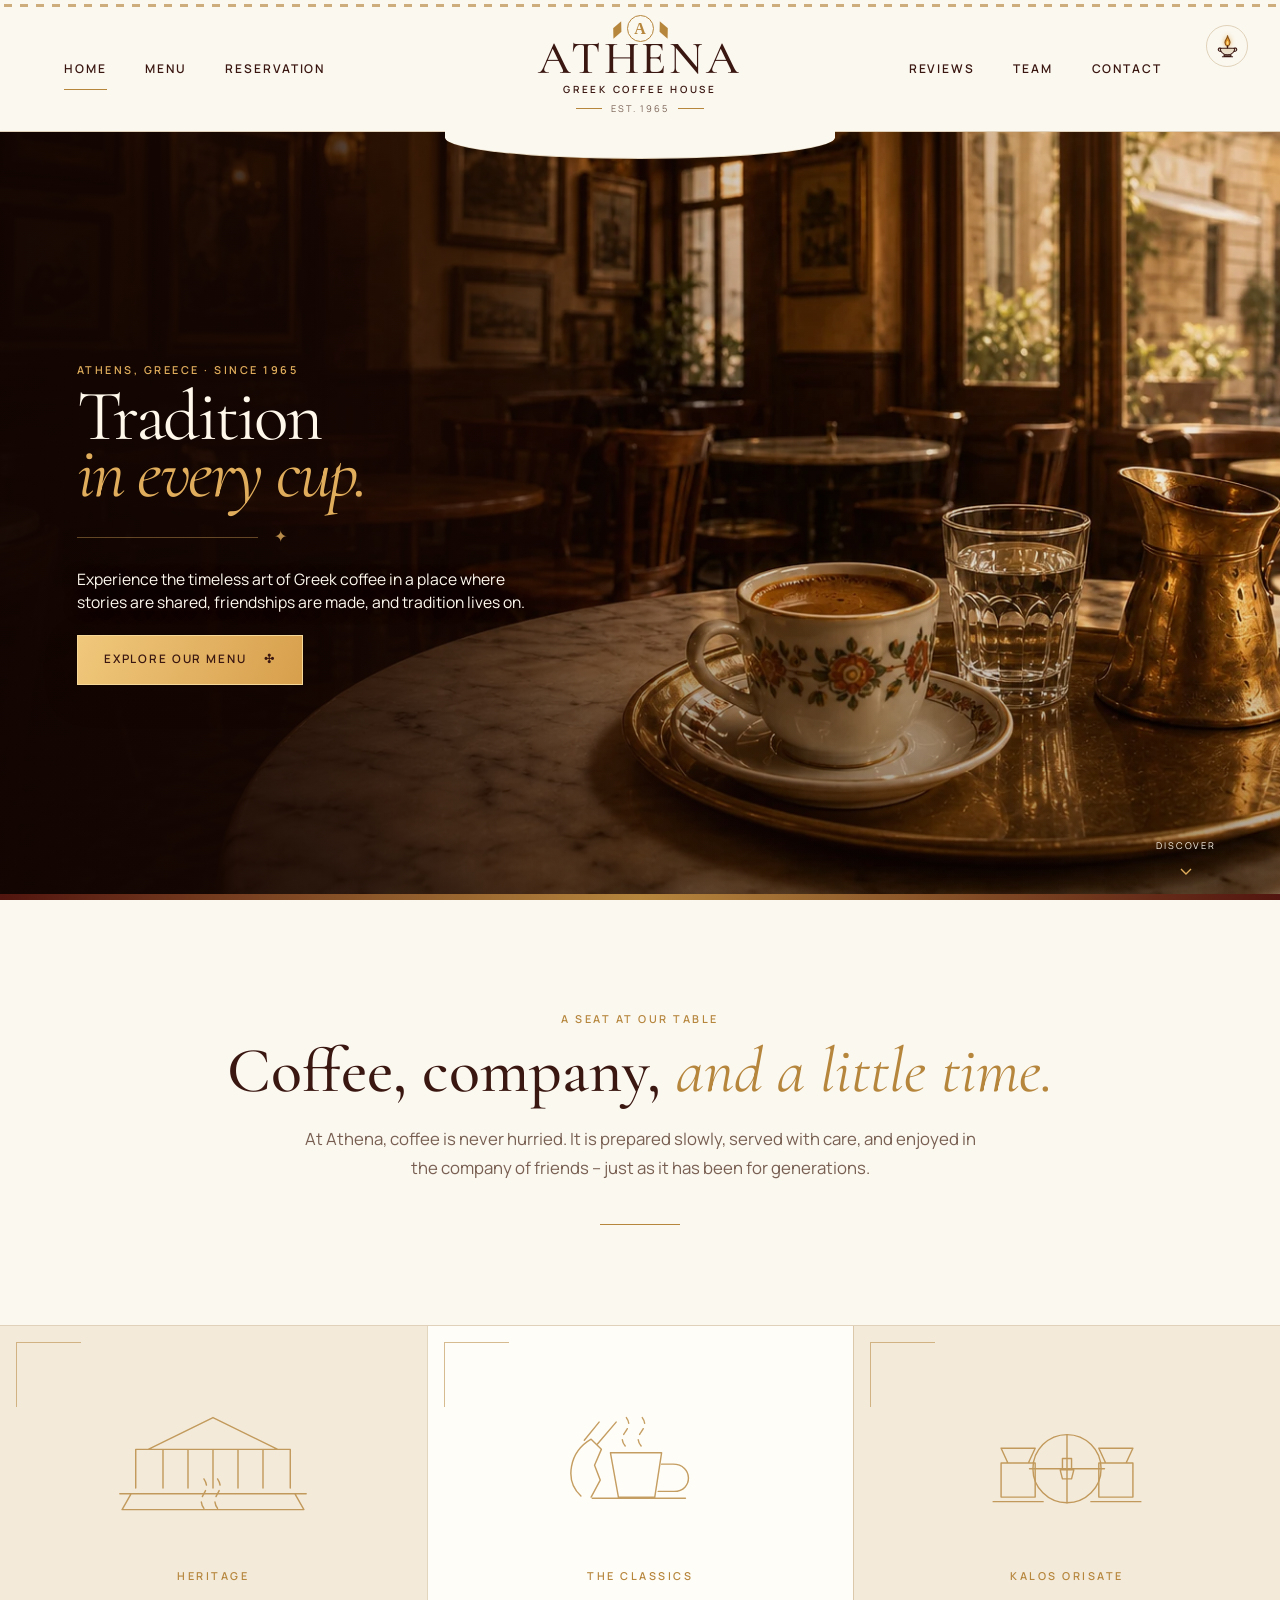
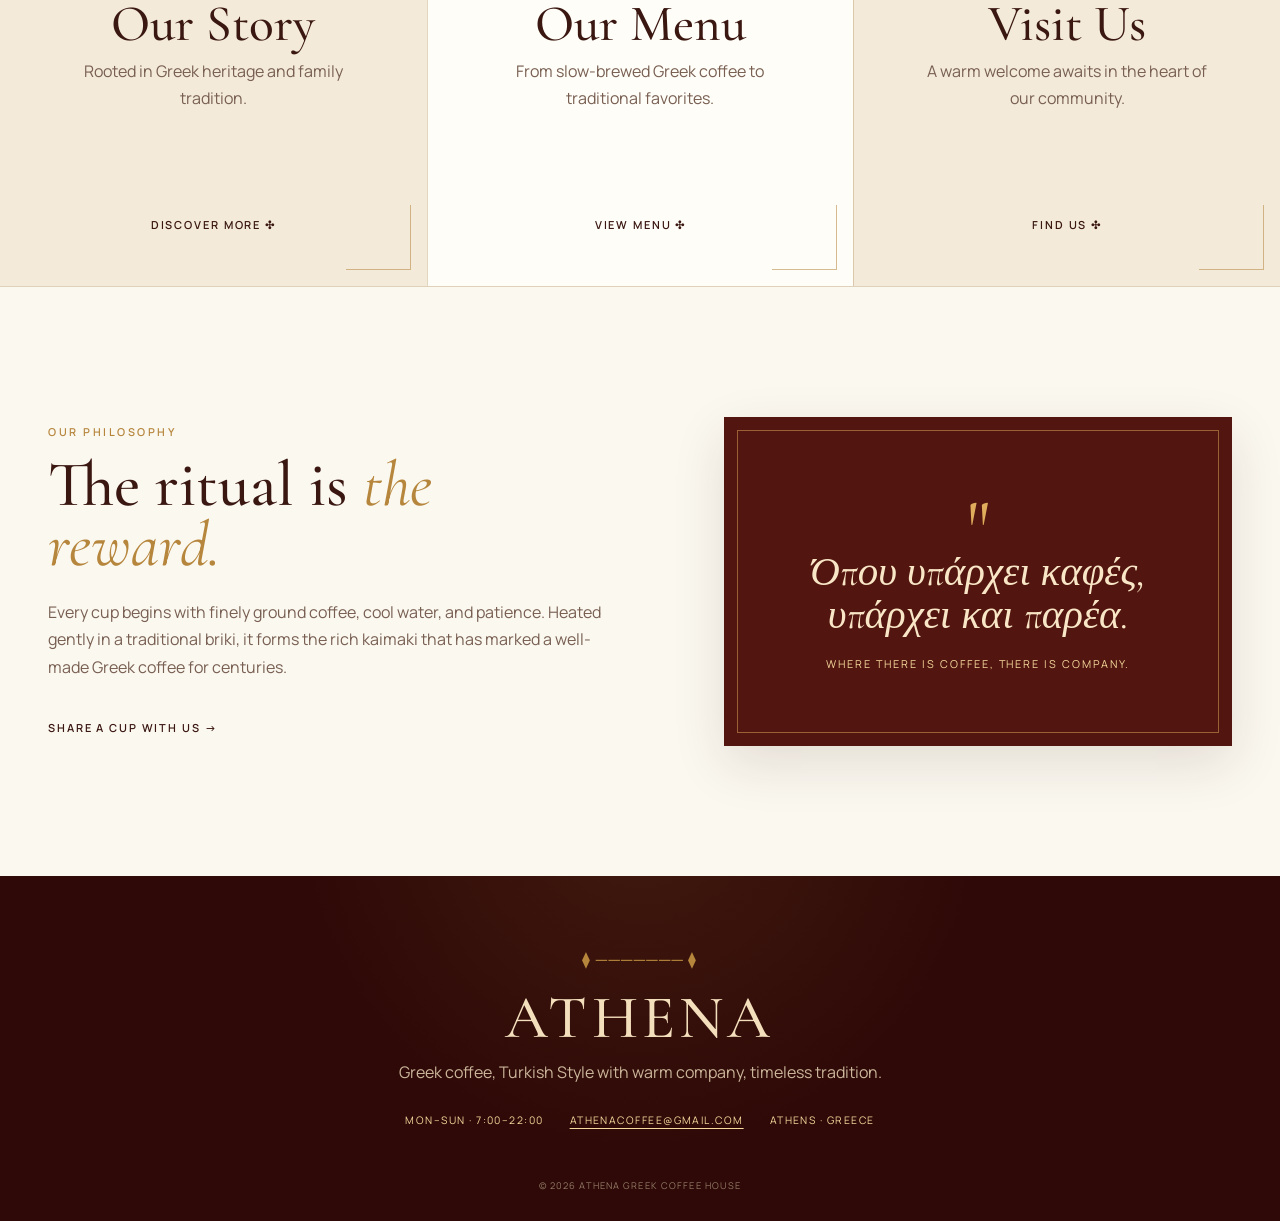
==== commit 403718f3: "reinstating svg images" ====
--- a/index.html
+++ b/index.html
@@ -145,17 +145,19 @@
         <a class="text-link" href="reservation.html">Share a cup with us <span aria-hidden="true">→</span></a>
       </div>
       <div class="story-quote">
-        <span class="quote-mark" aria-hidden="true">"</span>
-        <blockquote>Όπου υπάρχει καφές, υπάρχει και παρέα.</blockquote>
-        <p>Where there is coffee, there is company.</p>
+       <span class="quote-mark" aria-hidden="true">"</span>
+       <blockquote>Όπου υπάρχει καφές, υπάρχει και παρέα.</blockquote>
+         <p>Where there is coffee, there is company.</p>
       </div>
+      
+
     </section>
   </main>
 
   <footer class="site-footer" id="contact">
     <div class="footer-branch" aria-hidden="true">⧫ ─────── ⧫</div>
     <a class="footer-brand" href="index.html">Athena</a>
-    <p>Greek coffee, warm company, timeless tradition.</p>
+    <p>Greek coffee, Turkish Style with warm company, timeless tradition.</p>
     <div class="footer-details">
       <span>Mon–Sun · 7:00–22:00</span>
       <a href="mailto:hello@athenacoffee.example">athenacoffee@gmail.com</a>
--- a/css/styles.css
+++ b/css/styles.css
@@ -582,23 +582,21 @@
 .card-story,.card-visit{
   background:var(--deep)
 }
-.card-illustration {
-  display: flex;
-  justify-content: center;
-  align-items: center;
-  height: 90px;
-  margin-bottom: 12px;
-  overflow: hidden;
-  color: var(--gold);
-}
-
-.card-illustration img {
-  max-width: 140px;
-  max-height: 80px;
-  width: auto;
-  height: auto;
-  object-fit: contain;
-  display: block;
+.card-illustration{
+  width:min(250px,90%);
+  height:170px;
+  margin-bottom:19px;
+  color:var(--gold)
+}
+.card-illustration svg{
+  width:100%;
+  height:100%;
+  fill:none;
+  stroke:currentColor;
+  stroke-linecap:round;
+  stroke-linejoin:round;
+  stroke-width:1.25;
+  opacity:.8
 }
 .steam{
   stroke-dasharray:6 5
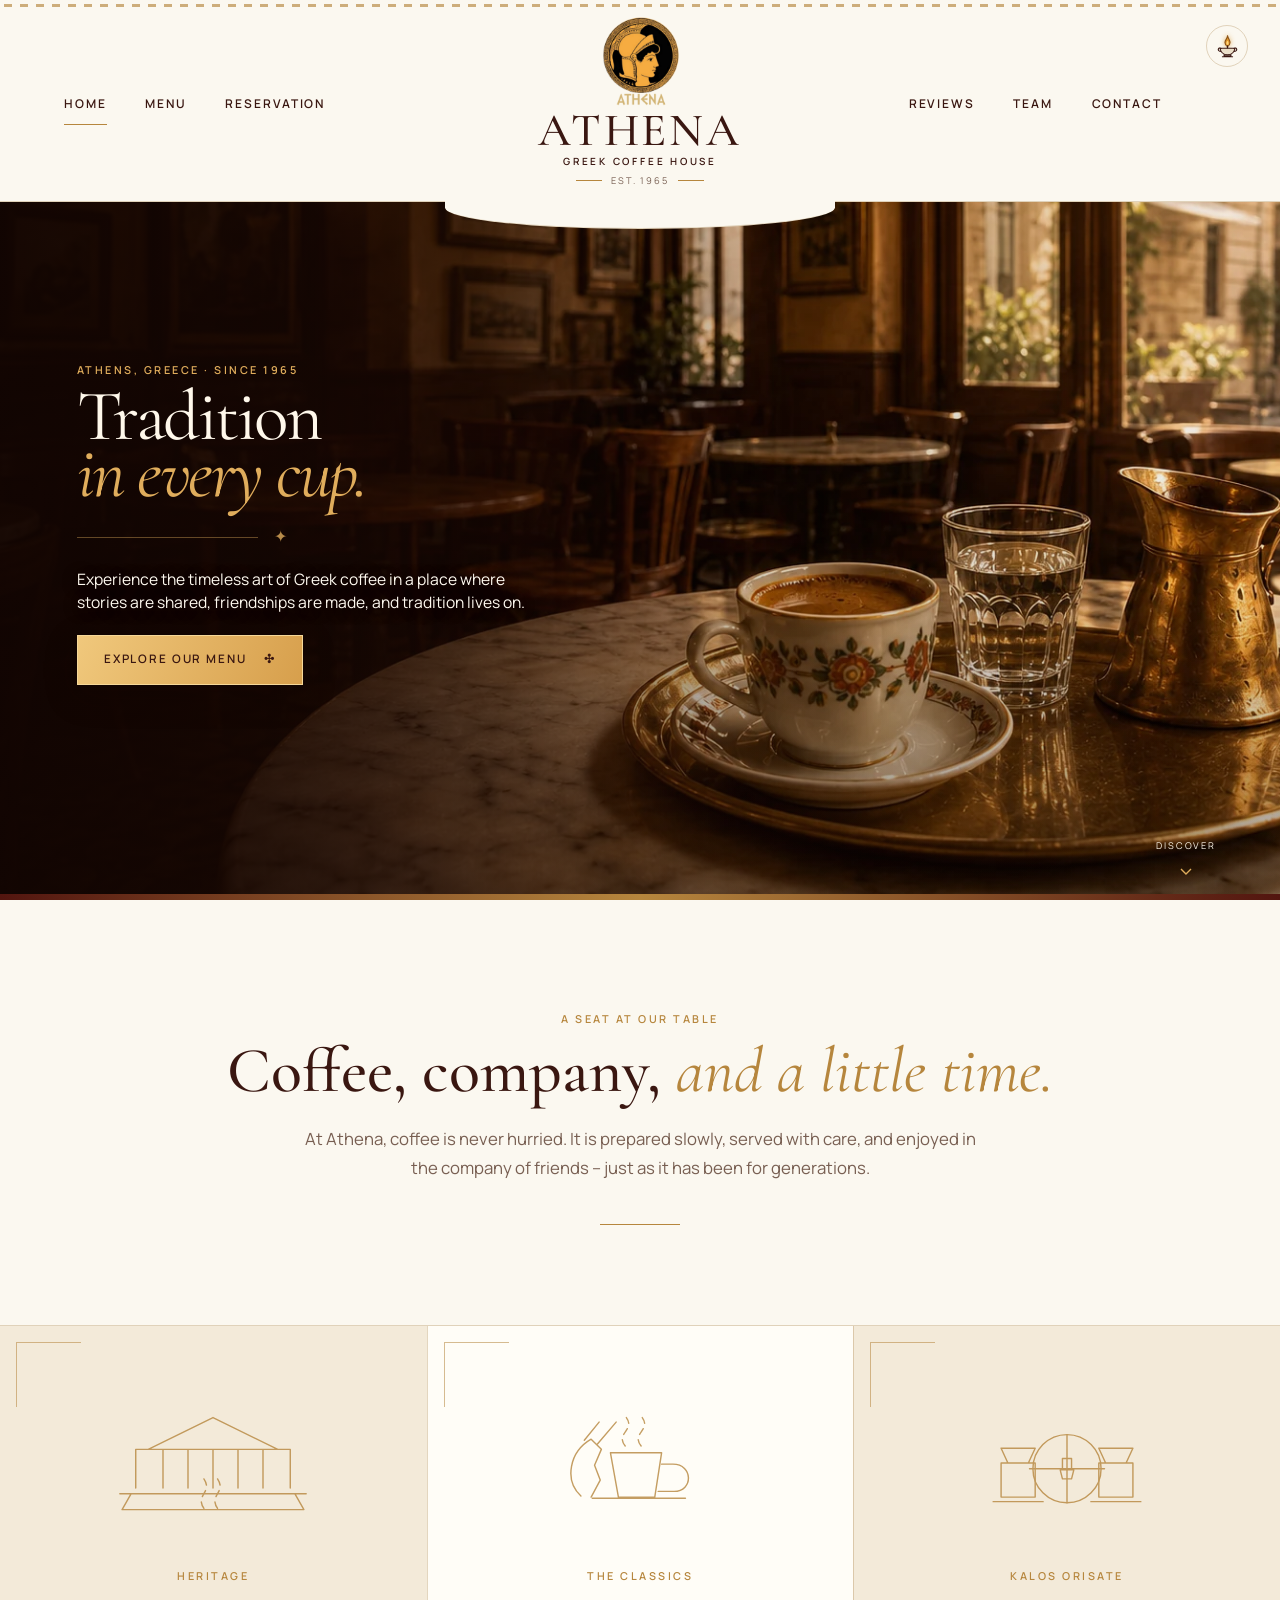
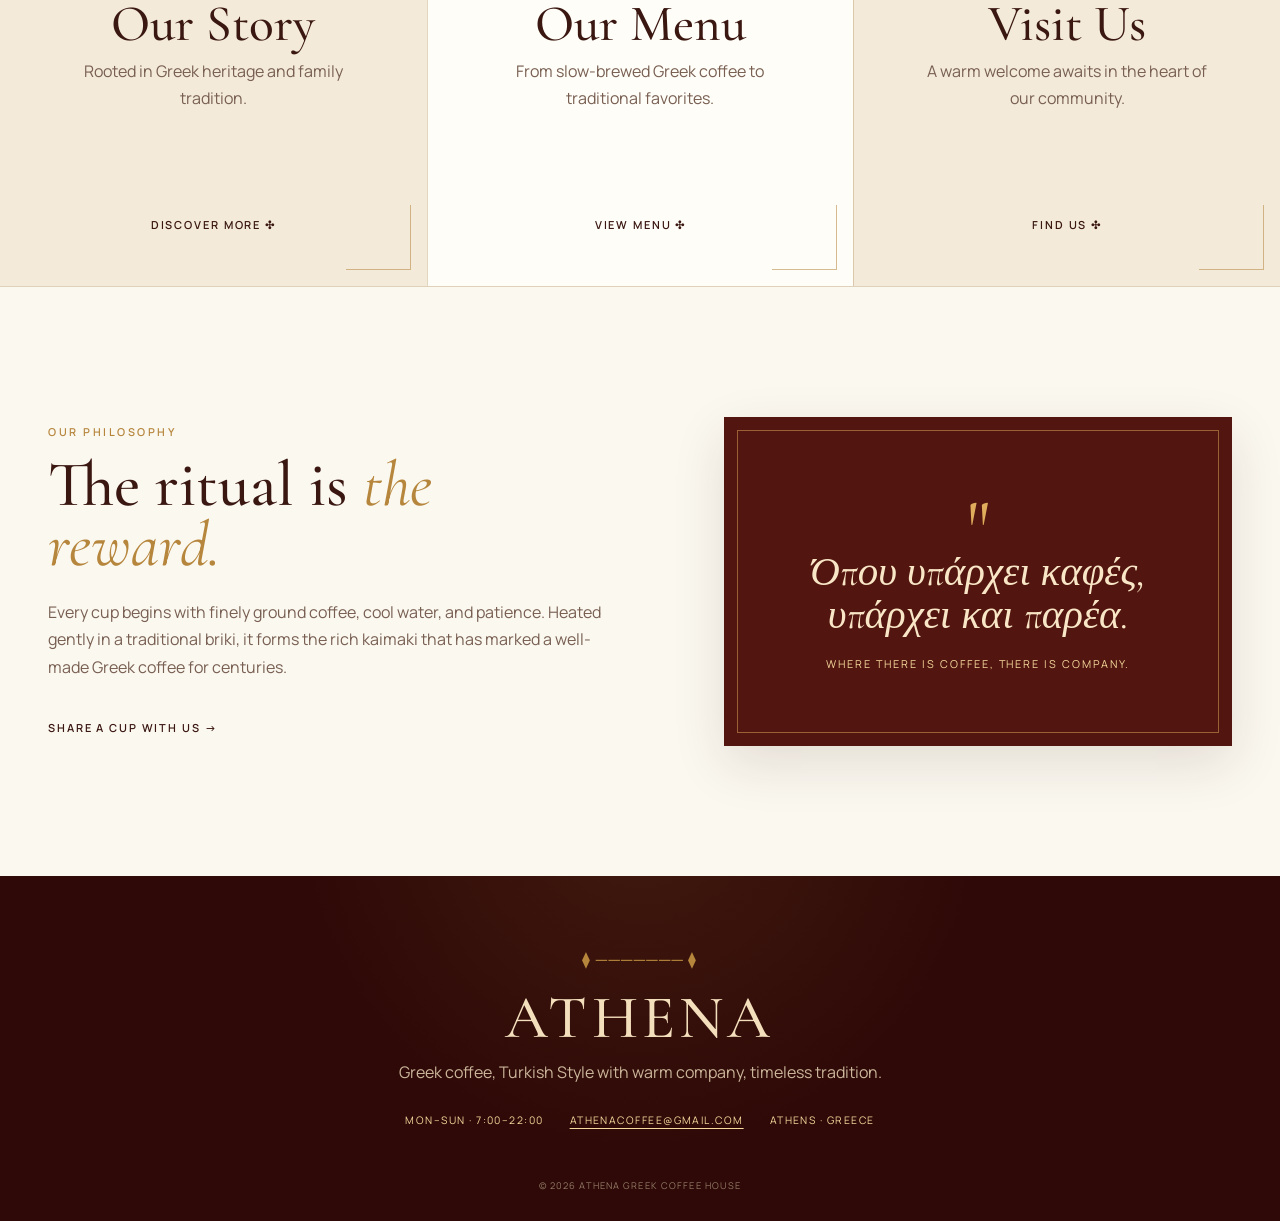
==== commit 7b1e7bb3: "added Athena logo" ====
--- a/index.html
+++ b/index.html
@@ -26,11 +26,7 @@
       </nav>
 
       <a class="brand" href="index.html" aria-label="Athena Greek Coffee House – home">
-        <span class="brand-mark" aria-hidden="true">
-          <span class="laurel">⧫</span>
-          <span class="helmet">Α</span>
-          <span class="laurel laurel-right">⧫</span>
-        </span>
+        <img class="brand-logo" src="assets/athena-dark.png" alt="Athena Logo">
         <span class="brand-name">Athena</span>
         <span class="brand-subtitle">Greek Coffee House</span>
         <span class="brand-est"><i></i>Est. 1965<i></i></span>
@@ -74,7 +70,8 @@
 
   <main id="main-content">
     <section class="hero" id="home" aria-labelledby="hero-title">
-<img class="hero-media" src="assets/athena-hero.webp" alt="..." loading="lazy">      <div class="hero-shade" aria-hidden="true"></div>
+      <img class="hero-media" src="assets/athena-hero.webp" alt="Athena Greek Coffee House interior" loading="lazy">
+      <div class="hero-shade" aria-hidden="true"></div>
       <div class="hero-content">
         <p class="eyebrow">Athens, Greece · Since 1965</p>
         <h1 id="hero-title">Tradition<br><em>in every cup.</em></h1>
@@ -145,12 +142,10 @@
         <a class="text-link" href="reservation.html">Share a cup with us <span aria-hidden="true">→</span></a>
       </div>
       <div class="story-quote">
-       <span class="quote-mark" aria-hidden="true">"</span>
-       <blockquote>Όπου υπάρχει καφές, υπάρχει και παρέα.</blockquote>
-         <p>Where there is coffee, there is company.</p>
+        <span class="quote-mark" aria-hidden="true">"</span>
+        <blockquote>Όπου υπάρχει καφές, υπάρχει και παρέα.</blockquote>
+        <p>Where there is coffee, there is company.</p>
       </div>
-      
-
     </section>
   </main>
 
--- a/css/styles.css
+++ b/css/styles.css
@@ -35,6 +35,12 @@
 *{
   box-sizing:border-box
 }
+.brand-logo {
+  width: 90px;
+  height: 90px;
+  display: block;
+  margin: 0 auto 6px;
+}
 html{
   scroll-behavior:smooth;
   scroll-padding-top:150px
@@ -109,6 +115,7 @@
   max-width:1500px;
   margin:auto;
   padding:0 clamp(28px,5vw,86px)
+  
 }
 .desktop-nav{
   display:flex;
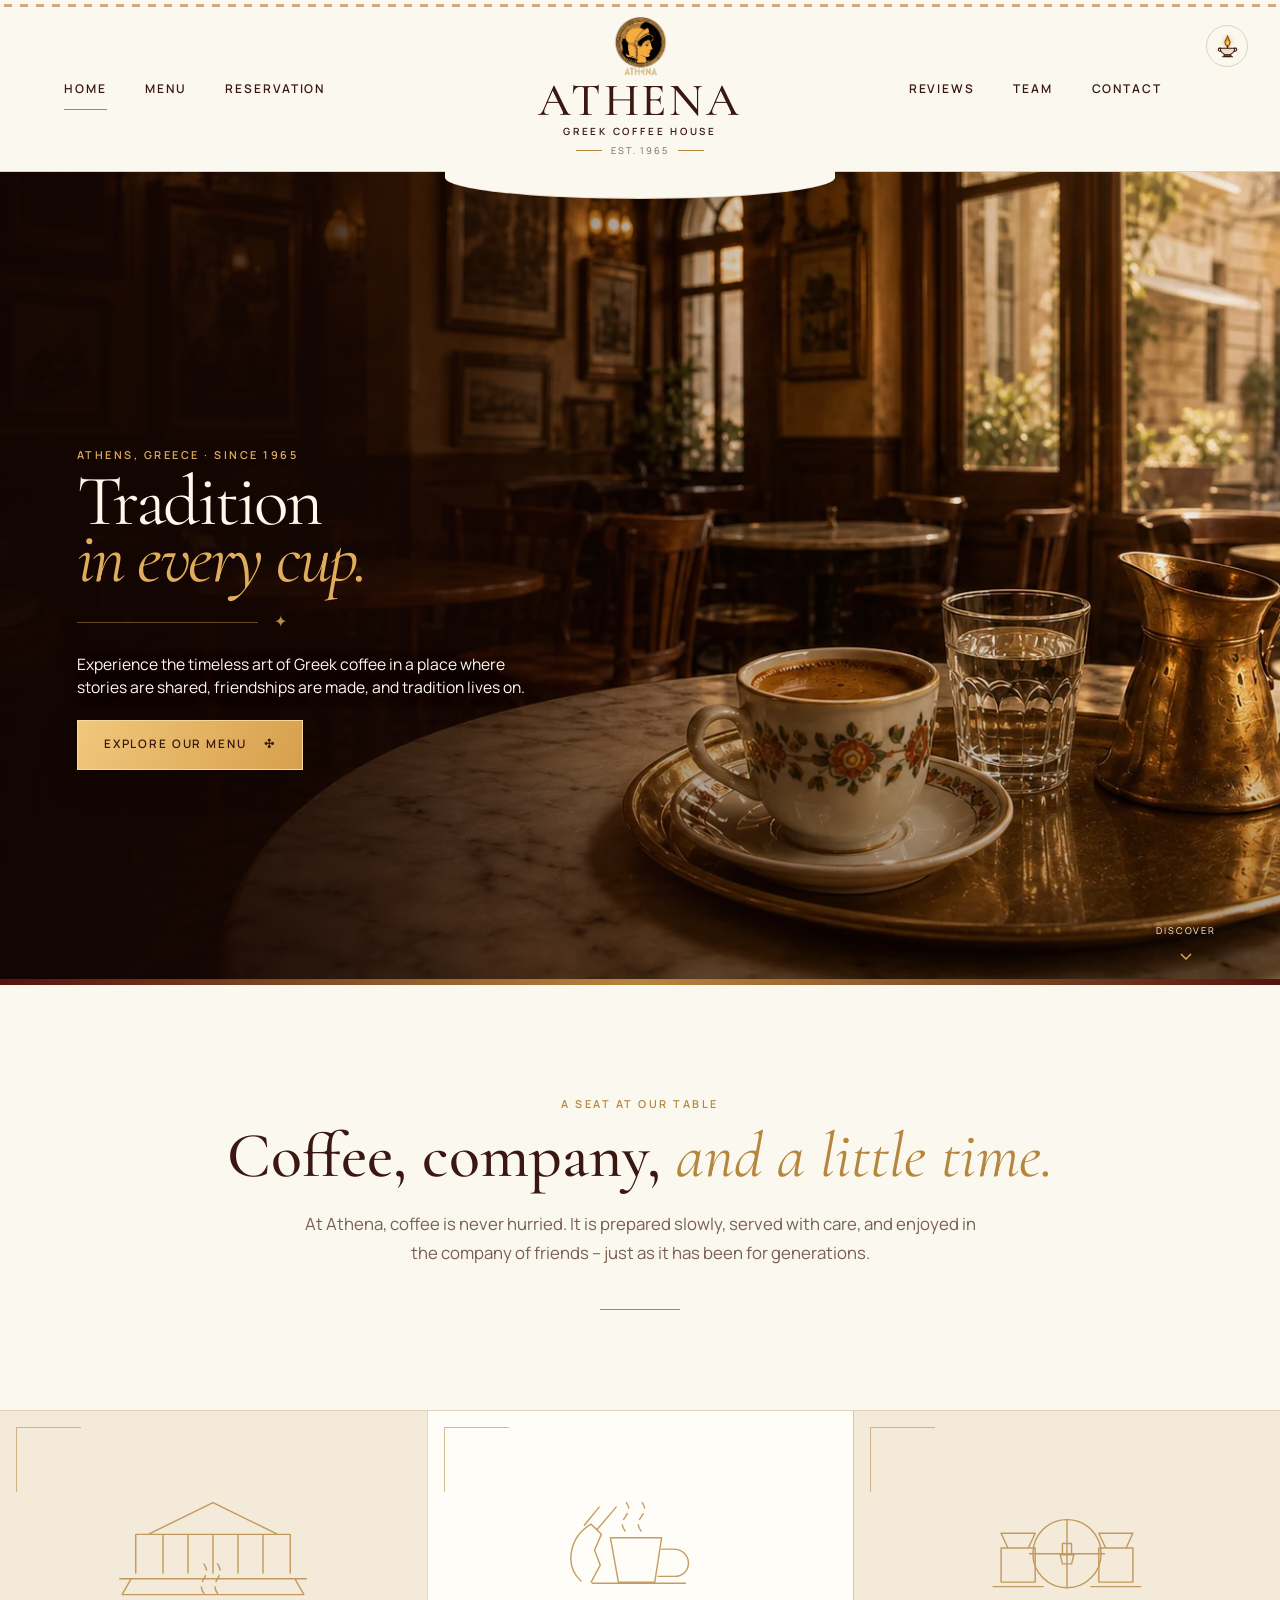
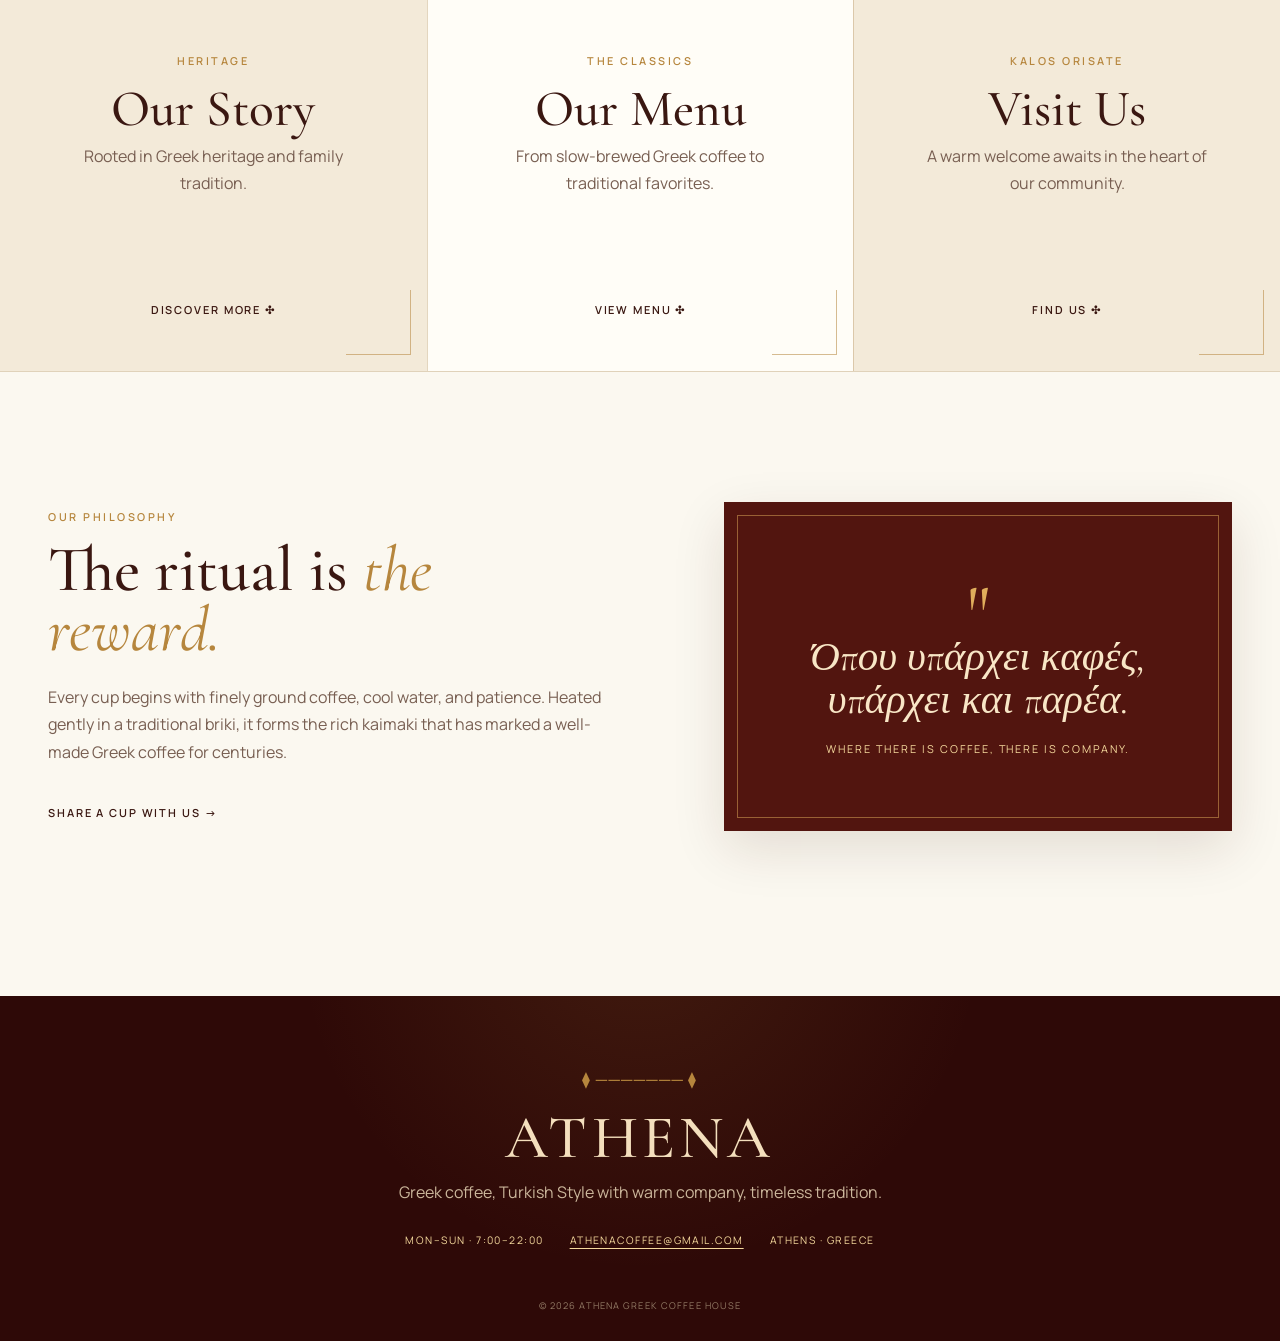
==== commit d54a875a: "updated favicon to "athena-dark.png"" ====
--- a/index.html
+++ b/index.html
@@ -6,7 +6,7 @@
   <meta name="description" content="Athena Greek Coffee House – tradition, hospitality, and Greek coffee since 1965.">
   <meta name="theme-color" content="#fbf8f0">
   <title>Athena Greek Coffee House</title>
-  <link rel="icon" href="assets/favicon.svg" type="image/svg+xml">
+  <link rel="icon" href="assets/athena-dark.png" type="image/png">
   <link rel="preconnect" href="https://fonts.googleapis.com">
   <link rel="preconnect" href="https://fonts.gstatic.com" crossorigin>
   <link href="https://fonts.googleapis.com/css2?family=Cormorant+Garamond:wght@400;500;600&family=Manrope:wght@400;500;600&display=swap" rel="stylesheet">
--- a/css/styles.css
+++ b/css/styles.css
@@ -16,6 +16,11 @@
   --serif:"Cormorant Garamond",Georgia,serif;
   --sans:"Manrope","Segoe UI",sans-serif;
 }
+
+main {
+  margin-top: 85px; /* to ensure the logo doesn't cause header to clash into page text */
+  margin-bottom: 35px;
+}
 :root[data-theme="dark"] {
   color-scheme:dark;
   --paper:#1d0907;
@@ -36,8 +41,8 @@
   box-sizing:border-box
 }
 .brand-logo {
-  width: 90px;
-  height: 90px;
+  width: 60px;
+  height: 60px;
   display: block;
   margin: 0 auto 6px;
 }
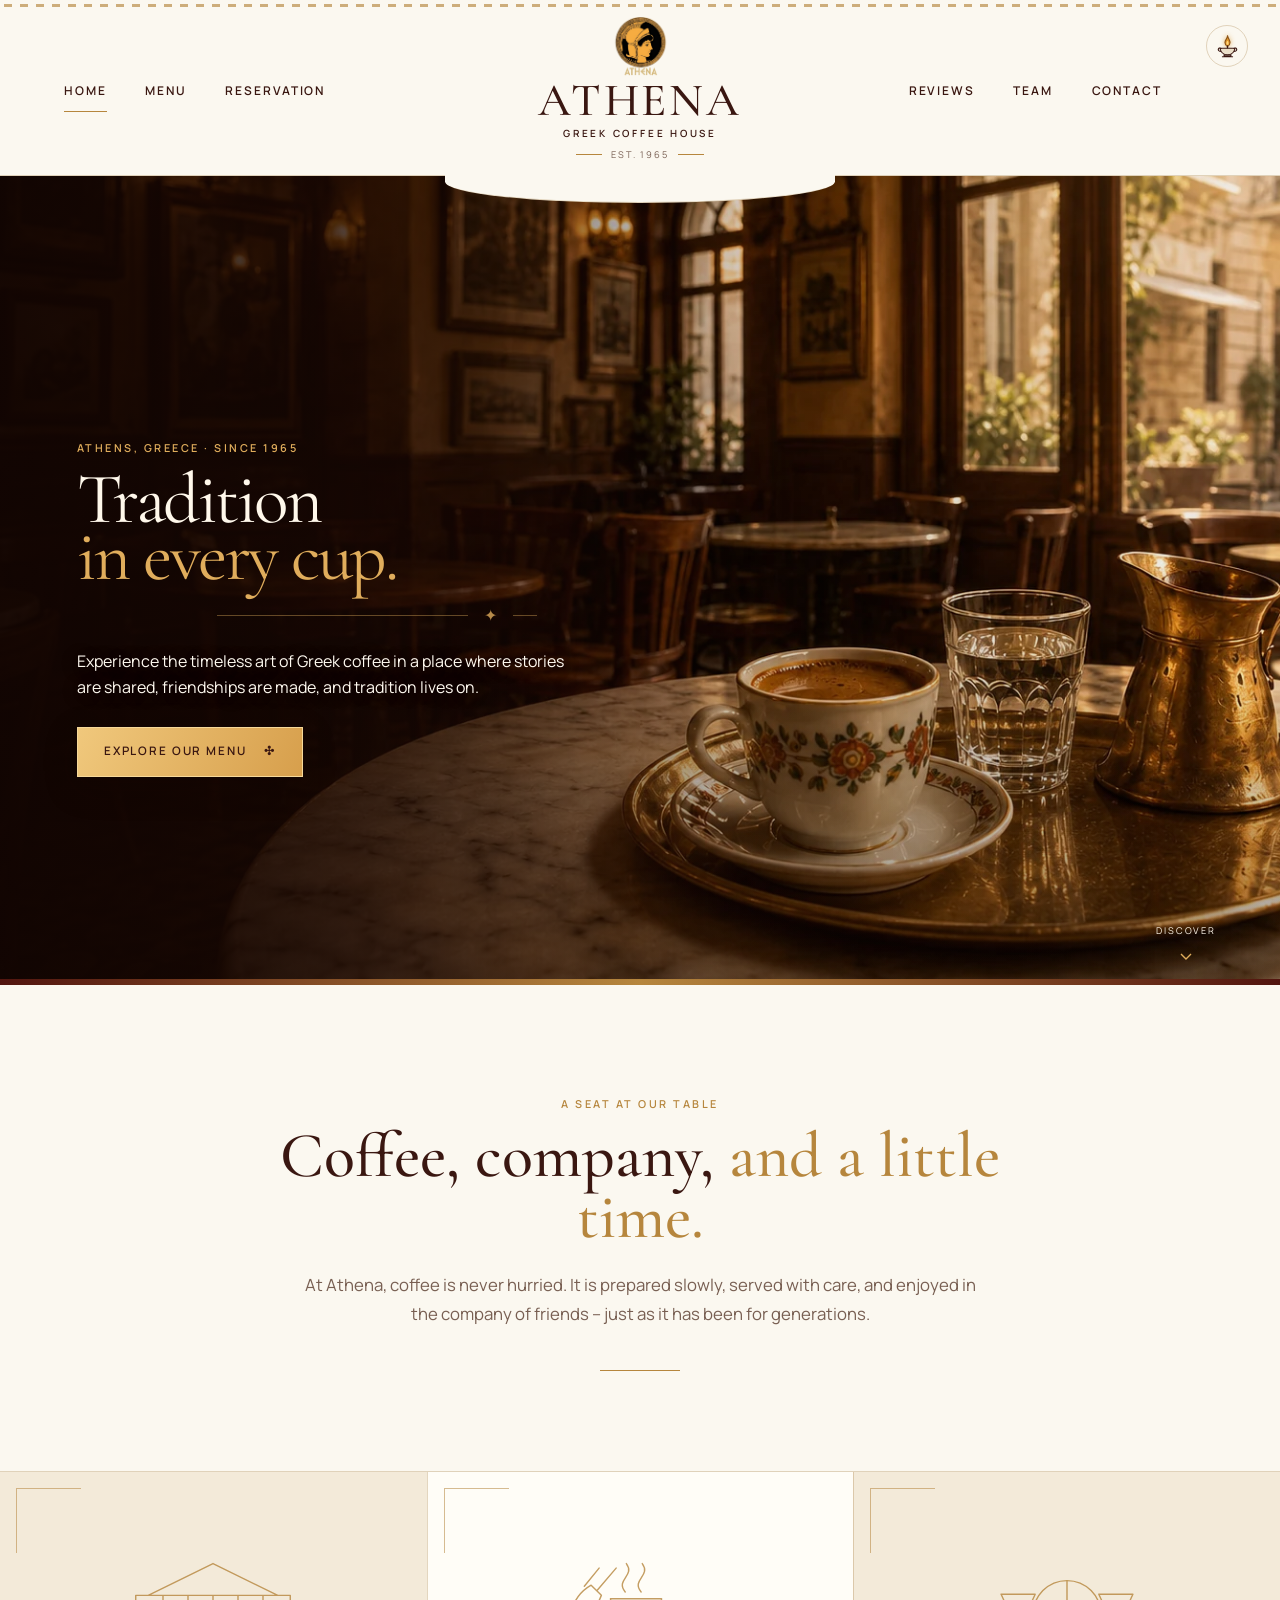
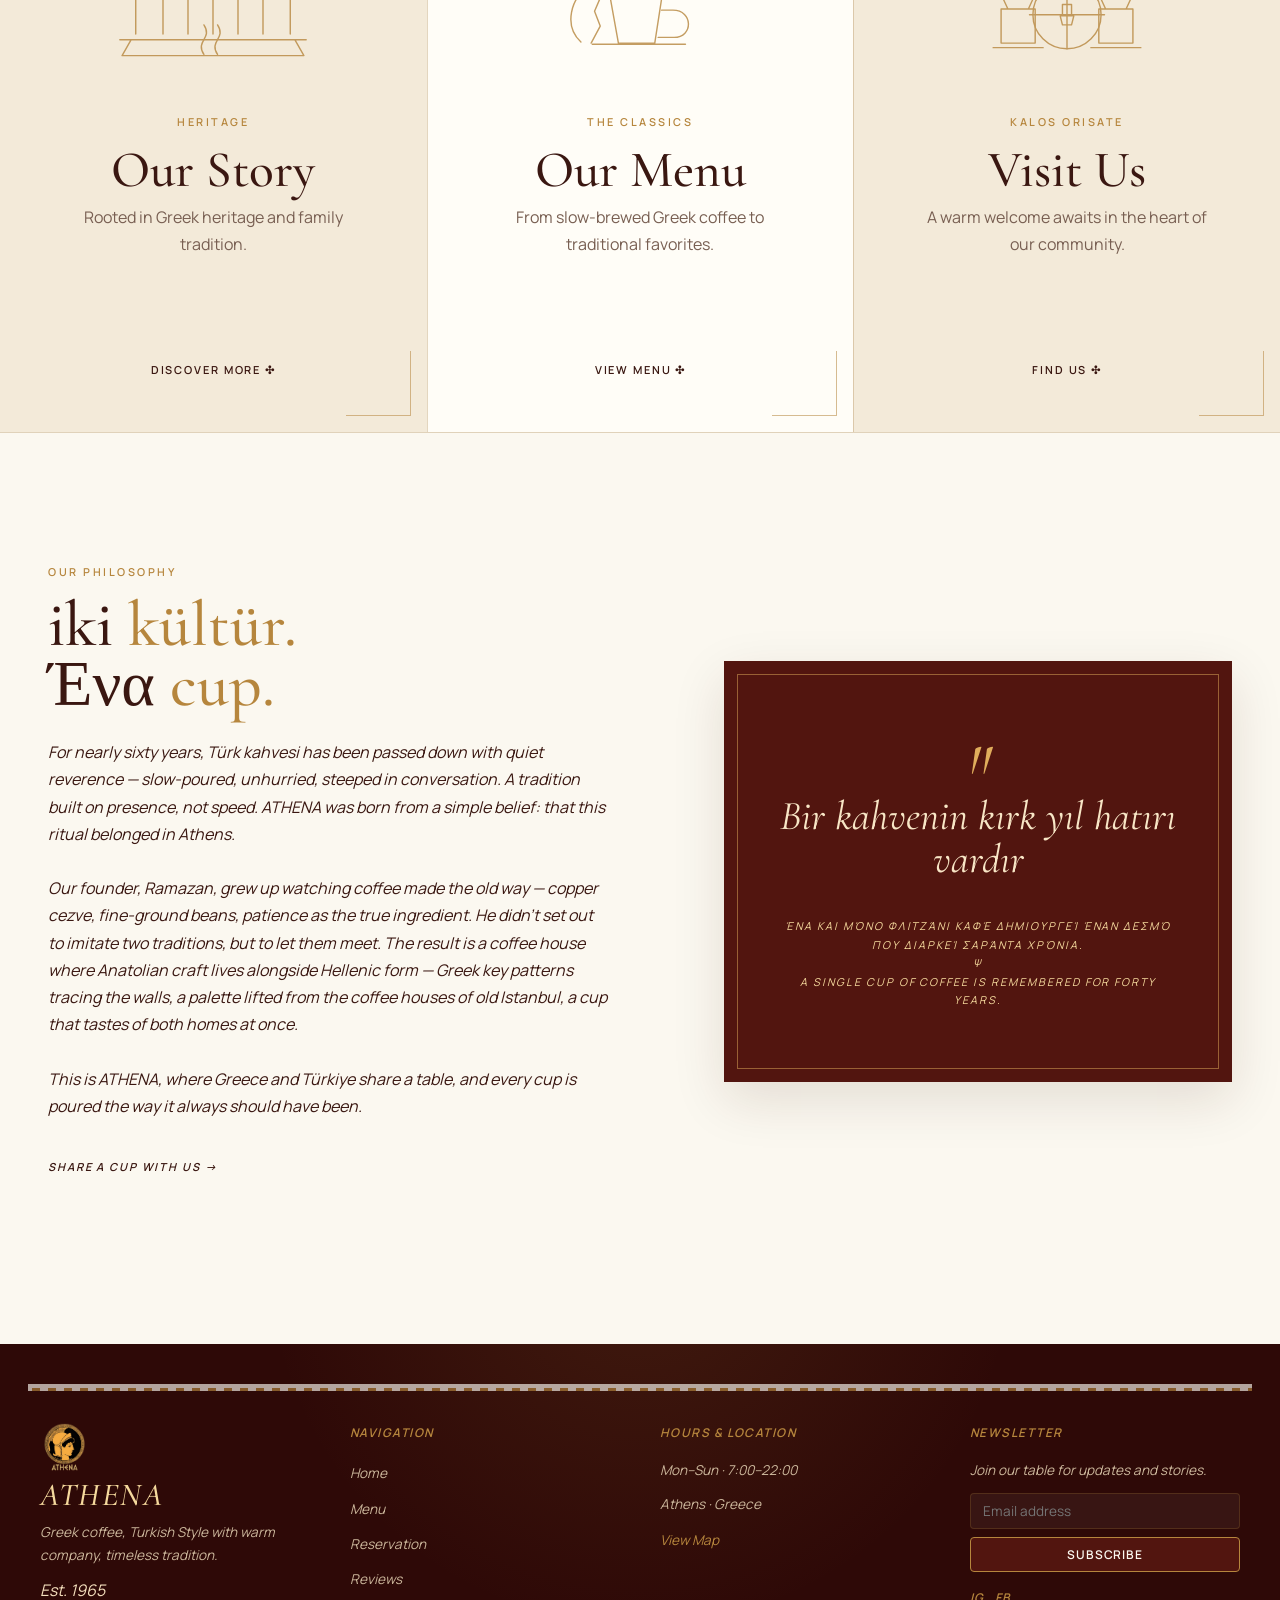
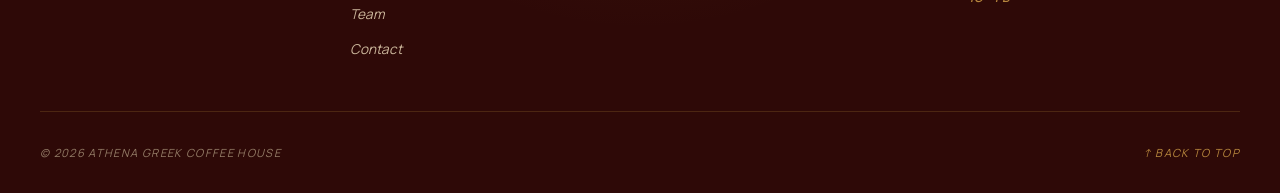
==== commit fc13b49c: "added multi-form footer" ====
--- a/index.html
+++ b/index.html
@@ -136,31 +136,89 @@
 
     <section class="story-note" id="story-note" aria-labelledby="story-title">
       <div class="story-copy">
-        <p class="eyebrow">Our philosophy</p>
-        <h2 id="story-title">The ritual is <em>the reward.</em></h2>
-        <p>Every cup begins with finely ground coffee, cool water, and patience. Heated gently in a traditional briki, it forms the rich kaimaki that has marked a well-made Greek coffee for centuries.</p>
+        <p class="eyebrow">Our Philosophy</p>
+        <h2 id="story-title">iki <em>kültür.</em><br>Ένα <em>cup.<em></h2>
+        <p>For nearly sixty years, Türk kahvesi has been passed down with quiet reverence — slow-poured, unhurried, steeped in conversation. 
+          A tradition built on presence, not speed. ATHENA was born from a simple belief: that this ritual belonged in Athens.
+
+        <br><br>Our founder, Ramazan, grew up watching coffee made the old way — copper cezve, fine-ground beans, patience as the true 
+        ingredient. He didn't set out to imitate two traditions, but to let them meet. The result is a coffee house where Anatolian 
+        craft lives alongside Hellenic form — Greek key patterns tracing the walls, a palette lifted from the coffee houses of old Istanbul, a cup 
+        that tastes of both homes at once.
+        <br><br>This is ATHENA, where Greece and Türkiye share a table, and every cup is poured the way it always should have been.</p>
+
         <a class="text-link" href="reservation.html">Share a cup with us <span aria-hidden="true">→</span></a>
       </div>
       <div class="story-quote">
         <span class="quote-mark" aria-hidden="true">"</span>
-        <blockquote>Όπου υπάρχει καφές, υπάρχει και παρέα.</blockquote>
-        <p>Where there is coffee, there is company.</p>
+        <blockquote>Bir kahvenin kırk yıl hatırı vardır</blockquote>
+        <p><br>Ένα και μόνο φλιτζάνι καφέ δημιουργεί έναν δεσμό που διαρκεί σαράντα χρόνια. <br>ψ<br>A single cup of coffee is remembered for forty years.</p>
       </div>
     </section>
   </main>
 
-  <footer class="site-footer" id="contact">
-    <div class="footer-branch" aria-hidden="true">⧫ ─────── ⧫</div>
-    <a class="footer-brand" href="index.html">Athena</a>
-    <p>Greek coffee, Turkish Style with warm company, timeless tradition.</p>
-    <div class="footer-details">
-      <span>Mon–Sun · 7:00–22:00</span>
-      <a href="mailto:hello@athenacoffee.example">athenacoffee@gmail.com</a>
-      <span>Athens · Greece</span>
-    </div>
-    <p class="copyright">© <span data-year></span> Athena Greek Coffee House</p>
-  </footer>
+    <!--defining columns for footer  --> 
+
+  <footer class="site-footer">
+  <!-- Top Decorative Accent -->
+  <div class="greek-key" aria-hidden="true"></div>
+
+  <!-- Main 4-Column Grid -->
+  <div class="footer-container">
+    <!-- Column 1: Brand -->
+    <div class="footer-col footer-brand-col">
+      <img src="assets/athena-dark.png" alt="Athena Logo" class="footer-logo">
+      <h3>Athena</h3>
+      <p class="tagline">Greek coffee, Turkish Style with warm company, timeless tradition.</p>
+      <span class="est">Est. 1965</span>
+    </div>
+
+    <!-- Column 2: Navigation -->
+    <div class="footer-col">
+      <h4>Navigation</h4>
+      <ul class="footer-links">
+        <li><a href="index.html">Home</a></li>
+        <li><a href="menu.html">Menu</a></li>
+        <li><a href="reservation.html">Reservation</a></li>
+        <li><a href="reviews.html">Reviews</a></li>
+        <li><a href="team.html">Team</a></li>
+        <li><a href="contact.html">Contact</a></li>
+      </ul>
+    </div>
+
+    <!-- column 3: lists the hours and locations  -->
+    <div class="footer-col">
+      <h4>Hours & Location</h4>
+      <p>Mon–Sun · 7:00–22:00</p>
+      <p>Athens · Greece</p>
+      <a href="https://www.google.com/maps/place/Athens,+Greece/@37.99083,23.6971397,11012m/data=!3m2!1e3!4b1!4m6!3m5!1s0x14a1bd1f067043f1:0x2736354576668ddd!8m2!3d37.9838096!4d23.7275388!16zL20vMG4yeg?entry=ttu&g_ep=EgoyMDI2MDgwNS4xIKXMDSoASAFQAw%3D%3D" 
+      target="_blank" rel="noopener" class="map-link">View Map</a>
+    </div>
+
+    <!-- Column 4: nwsletter & soc media -->
+    <div class="footer-col">
+      <h4>Newsletter</h4>
+      <p>Join our table for updates and stories.</p>
+      <form class="footer-newsletter">
+        <input type="email" placeholder="Email address" required>
+        <button type="submit">Subscribe</button>
+      </form>
+      <div class="social-links">
+        <a href="instagram.com" aria-label="Instagram">IG</a>
+        <a href="facebook.com" aria-label="Facebook">FB</a>
+      </div>
+    </div>
+  </div>
+
+  <!-- bottom headline, and back to top button which pushes up to hero -->
+  <div class="footer-bottom">
+    <p>© <span data-year>2026</span> ATHENA GREEK COFFEE HOUSE</p>
+    <a href="#main-content" class="back-to-top">↑ Back to Top</a>
+  </div>
+</footer>
 
   <script src="js/script.js"></script>
+
+
 </body>
 </html>
--- a/css/styles.css
+++ b/css/styles.css
@@ -1,44 +1,172 @@
 :root {
   color-scheme: light;
-  --paper:#fbf8f0;
-  --raised:#fffdf7;
-  --deep:#f3ead9;
-  --ink:#3a1711;
-  --muted:#785f52;
-  --wine:#52150f;
-  --wine-deep:#2e0907;
-  --gold:#b6863d;
-  --gold-bright:#e0ad5c;
-  --gold-pale:#f5d99d;
-  --line:rgba(154,112,49,.28);
-  --header:#fbf8f0;
-  --shadow:0 18px 50px rgba(61,26,12,.12);
-  --serif:"Cormorant Garamond",Georgia,serif;
-  --sans:"Manrope","Segoe UI",sans-serif;
-}
-
+  --paper: #fbf8f0;
+  --raised: #fffdf7;
+  --deep: #f3ead9;
+  --ink: #3a1711;
+  --muted: #785f52;
+  --wine: #52150f;
+  --wine-deep: #2e0907;
+  --gold: #b6863d;
+  --gold-bright: #e0ad5c;
+  --gold-pale: #f5d99d;
+  --line: rgba(154, 112, 49, 0.28);
+  --header: #fbf8f0;
+  --shadow: 0 18px 50px rgba(61, 26, 12, 0.12);
+  --serif: "Cormorant Garamond", Georgia, serif;
+  --sans: "Manrope", "Segoe UI", sans-serif;
+}
+:root[data-theme="dark"] {
+  color-scheme: dark;
+  --paper: #1d0907;
+  --raised: #290d0a;
+  --deep: #35100c;
+  --ink: #f7e6c7;
+  --muted: #d1bca4;
+  --wine: #160403;
+  --wine-deep: #0e0202;
+  --gold: #d3a357;
+  --gold-bright: #efc475;
+  --gold-pale: #f1d69d;
+  --line: rgba(224, 173, 92, 0.24);
+  --header: #1c0705;
+  --shadow: 0 18px 55px rgba(0, 0, 0, 0.34);
+}
+* {
+  box-sizing: border-box;
+}
+html {
+  scroll-behavior: smooth;
+  scroll-padding-top: 150px;
+}
+body {
+  margin: 0;
+  color: var(--ink);
+  background-color: var(--paper);
+  font-family: var(--sans);
+  font-size: 16px;
+  line-height: 1.7;
+  transition: color 0.3s, background-color 0.3s;
+}
+body.menu-open {
+  overflow: hidden;
+}
+a, button {
+  color: inherit;
+  -webkit-tap-highlight-color: transparent;
+}
 main {
-  margin-top: 85px; /* to ensure the logo doesn't cause header to clash into page text */
+  margin-top: 85px;
   margin-bottom: 35px;
 }
-:root[data-theme="dark"] {
-  color-scheme:dark;
-  --paper:#1d0907;
-  --raised:#290d0a;
-  --deep:#35100c;
-  --ink:#f7e6c7;
-  --muted:#d1bca4;
-  --wine:#160403;
-  --wine-deep:#0e0202;
-  --gold:#d3a357;
-  --gold-bright:#efc475;
-  --gold-pale:#f1d69d;
-  --line:rgba(224,173,92,.24);
-  --header:#1c0705;
-  --shadow:0 18px 55px rgba(0,0,0,.34);
-}
-*{
-  box-sizing:border-box
+/* Accessibility */
+.skip-link {
+  position: fixed;
+  z-index: 1000;
+  top: 12px;
+  left: 12px;
+  padding: 10px 16px;
+  color: #ffffff;
+  background-color: var(--wine);
+  transform: translateY(-150%);
+  transition: transform 0.18s;
+}
+.skip-link:focus {
+  transform: translateY(0);
+}
+/* Header & Navigation */
+.site-header {
+  position: absolute;
+  z-index: 20;
+  top: 0;
+  width: 100%;
+  color: var(--ink);
+  background-color: var(--header);
+  border-bottom: 1px solid var(--line);
+  transition: color 0.3s, background-color 0.3s, box-shadow 0.25s;
+}
+.site-header.is-fixed {
+  position: fixed;
+  box-shadow: 0 10px 35px rgba(35, 10, 7, 0.13);
+  animation: header-in 0.3s forwards;
+}
+@keyframes header-in {
+  from { transform: translateY(-100%); }
+  to { transform: translateY(0); }
+}
+.greek-key {
+  height: 7px;
+  opacity: 0.65;
+  background-color: var(--gold);
+  background-image: 
+    linear-gradient(90deg, var(--header) 25%, transparent 25%, transparent 75%, var(--header) 75%),
+    linear-gradient(var(--header) 25%, transparent 25%, transparent 75%, var(--header) 75%);
+  background-size: 16px 16px;
+}
+.nav-shell {
+  position: relative;
+  display: grid;
+  grid-template-columns: minmax(250px, 1fr) minmax(250px, 390px) minmax(250px, 1fr);
+  align-items: center;
+  min-height: 148px;
+  max-width: 1500px;
+  margin: 0 auto;
+  padding: 0 clamp(28px, 5vw, 86px);
+}
+.desktop-nav {
+  display: flex;
+  align-items: center;
+  gap: clamp(24px, 3vw, 58px);
+}
+.desktop-nav-right {
+  justify-content: flex-end;
+  padding-right: 54px;
+}
+.desktop-nav a, .mobile-nav a {
+  position: relative;
+  font-size: 0.75rem;
+  font-weight: 600;
+  letter-spacing: 0.16em;
+  text-decoration: none;
+  text-transform: uppercase;
+}
+.desktop-nav a::after {
+  position: absolute;
+  right: 0;
+  bottom: -11px;
+  left: 0;
+  height: 1px;
+  content: "";
+  background-color: var(--gold);
+  transform: scaleX(0);
+  transition: transform 0.18s;
+}
+.desktop-nav a:hover::after, .desktop-nav a:focus-visible::after, .desktop-nav a.active::after {
+  transform: scaleX(1);
+}
+/* Brand Logo */
+.brand {
+  position: relative;
+  align-self: stretch;
+  display: flex;
+  flex-direction: column;
+  align-items: center;
+  justify-content: center;
+  padding: 14px 44px 18px;
+  text-decoration: none;
+}
+.brand::after {
+  position: absolute;
+  z-index: -1;
+  right: 0;
+  bottom: -34px;
+  left: 0;
+  height: 50px;
+  content: "";
+  background-color: var(--header);
+  border-bottom: 1px solid var(--line);
+  border-radius: 0 0 50% 50%;
+  transition: background-color 0.3s;
 }
 .brand-logo {
   width: 60px;
@@ -46,941 +174,721 @@
   display: block;
   margin: 0 auto 6px;
 }
-html{
-  scroll-behavior:smooth;
-  scroll-padding-top:150px
-}
-body{
-  margin:0;
-  color:var(--ink);
-  background:var(--paper);
-  font:16px/1.7 var(--sans);
-  transition:color .3s,background-color .3s
-}
-body.menu-open{
-  overflow:hidden
-}
-a{
-  color:inherit
-}
-button,a{
-  -webkit-tap-highlight-color:transparent
-}
-.skip-link{
-  position:fixed;
-  z-index:1000;
-  top:12px;
-  left:12px;
-  padding:10px 16px;
-  color:#fff;
-  background:var(--wine);
-  transform:translateY(-150%);
-  transition:transform .18s
-}
-.skip-link:focus{
-  transform:none
-}
-/* Header */
-.site-header{
-  position:absolute;
-  z-index:20;
-  top:0;
-  width:100%;
-  color:var(--ink);
-  background:var(--header);
-  border-bottom:1px solid var(--line);
-  transition:color .3s,background-color .3s,box-shadow .25s
-}
-.site-header.is-fixed{
-  position:fixed;
-  box-shadow:0 10px 35px rgba(35,10,7,.13);
-  animation:header-in .3s both
-}
-@keyframes header-in{
-  from{
-    transform:translateY(-100%)
-  }
-  to{
-    transform:none
-  }
-}
-.greek-key{
-  height:7px;
-  opacity:.65;
-  background-color:var(--gold);
-  background-image:linear-gradient(90deg,var(--header) 25%,transparent 25%,transparent 75%,var(--header) 75%),linear-gradient(var(--header) 25%,transparent 25%,transparent 75%,var(--header) 75%);
-  background-size:16px 16px
-}
-.nav-shell{
-  position:relative;
-  display:grid;
-  grid-template-columns:minmax(250px,1fr) minmax(250px,390px) minmax(250px,1fr);
-  align-items:center;
-  min-height:148px;
-  max-width:1500px;
-  margin:auto;
-  padding:0 clamp(28px,5vw,86px)
-  
-}
-.desktop-nav{
-  display:flex;
-  align-items:center;
-  gap:clamp(24px,3vw,58px)
-}
-.desktop-nav-right{
-  justify-content:flex-end;
-  padding-right:54px
-}
-.desktop-nav a,.mobile-nav a{
-  position:relative;
-  font-size:.75rem;
-  font-weight:600;
-  letter-spacing:.16em;
-  text-decoration:none;
-  text-transform:uppercase
-}
-.desktop-nav a:after{
-  position:absolute;
-  right:0;
-  bottom:-11px;
-  left:0;
-  height:1px;
-  content:"";
-  background:var(--gold);
-  transform:scaleX(0);
-  transition:transform .18s
-}
-.desktop-nav a:hover:after,.desktop-nav a:focus-visible:after,.desktop-nav a.active:after{
-  transform:scaleX(1)
-}
-.brand{
-  position:relative;
-  align-self:stretch;
-  display:flex;
-  align-items:center;
-  justify-content:center;
-  flex-direction:column;
-  padding:14px 44px 18px;
-  text-decoration:none
-}
-.brand:after{
-  position:absolute;
-  z-index:-1;
-  right:0;
-  bottom:-34px;
-  left:0;
-  height:50px;
-  content:"";
-  background:var(--header);
-  border-bottom:1px solid var(--line);
-  border-radius:0 0 50% 50%;
-  transition:background-color .3s
-}
-.brand-mark{
-  display:flex;
-  align-items:center;
-  gap:5px;
-  height:28px;
-  color:var(--gold)
-}
-.laurel{
-  display:inline-block;
-  font-size:1.15rem;
-  transform:rotate(24deg)
-}
-.laurel-right{
-  transform:scaleX(-1) rotate(24deg)
-}
-.helmet{
-  display:grid;
-  width:27px;
-  height:27px;
-  place-items:center;
-  font:600 1rem/1 var(--serif);
-  border:1px solid;
-  border-radius:50%
-}
-.brand-name{
-  margin-top:-2px;
-  font:500 clamp(2.6rem,3.4vw,4rem)/.9 var(--serif);
-  letter-spacing:.06em;
-  text-transform:uppercase
-}
-.brand-subtitle{
-  margin-top:7px;
-  font-size:.62rem;
-  font-weight:600;
-  line-height:1;
-  letter-spacing:.28em;
-  text-transform:uppercase
-}
-.brand-est{
-  display:flex;
-  align-items:center;
-  gap:9px;
-  margin-top:8px;
-  color:var(--muted);
-  font-size:.58rem;
-  letter-spacing:.2em;
-  text-transform:uppercase
-}
-.brand-est i{
-  width:26px;
-  height:1px;
-  background:var(--gold)
-}
-.header-actions{
-  position:absolute;
-  top:18px;
-  right:clamp(16px,2.5vw,40px);
-  display:flex;
-  align-items:center;
-  gap:10px
-}
-.circle-button{
-  display:grid;
-  width:42px;
-  height:42px;
-  padding:0;
-  color:var(--ink);
-  background:transparent;
-  border:1px solid var(--line);
-  border-radius:50%;
-  cursor:pointer;
-  place-items:center;
-  transition:color .18s,background-color .18s,border-color .18s,transform .18s
-}
-.circle-button:hover,.circle-button:focus-visible{
-  color:var(--paper);
-  background:var(--ink);
-  border-color:var(--ink);
-  transform:translateY(-2px)
-}
-.theme-icon-lamp{
-  position:absolute;
-  width:27px;
-  height:27px;
-  overflow:visible;
-  fill:none;
-  stroke:currentColor;
-  stroke-linecap:round;
-  stroke-linejoin:round;
-  stroke-width:1.35
-}
-.lamp-fire{
-  transform-origin:16px 16px;
-  filter:drop-shadow(0 0 3px rgba(224,173,92,.9));
-  animation:lamp-flicker 1.8s ease-in-out infinite;
-  transition:opacity .28s ease,transform .32s ease,filter .28s ease
-}
-.lamp-flame{
-  fill:#e39a2f;
-  stroke:#8d5418
-}
-.lamp-flame-core{
-  fill:#ffd67d;
-  stroke:none
-}
-.lamp-wick{
-  stroke-width:1.6
-}
-.lamp-bowl{
-  fill:rgba(182,134,61,.2)
-}
-.lamp-smoke{
-  opacity:0;
-  stroke:currentColor;
-  stroke-dasharray:2.5 2;
-  transform:translateY(3px);
-  transition:opacity .2s ease
-}
-[data-theme="dark"] .lamp-fire{
-  opacity:0;
-  filter:none;
-  animation:none;
-  transform:translateY(4px) scale(.08)
-}
-[data-theme="dark"] .lamp-smoke{
-  animation:lamp-smoke 1.15s ease-out both
-}
-@keyframes lamp-flicker{
-  0%,100%{
-    transform:rotate(-1deg) scale(1)
-  }
-  45%{
-    transform:rotate(1.5deg) scale(.94,1.04)
-  }
-  70%{
-    transform:rotate(-.5deg) scale(1.03,.97)
-  }
-}
-@keyframes lamp-smoke{
-  0%{
-    opacity:0;
-    transform:translateY(3px)
-  }
-  28%{
-    opacity:.72
-  }
-  100%{
-    opacity:0;
-    transform:translateY(-4px)
-  }
-}
-.menu-toggle{
-  display:none;
-  align-content:center;
-  gap:4px
-}
-.menu-toggle span{
-  display:block;
-  width:17px;
-  height:1px;
-  background:currentColor;
-  transition:transform .18s,opacity .18s
-}
-.menu-toggle[aria-expanded="true"] span:first-child{
-  transform:translateY(5px) rotate(45deg)
-}
-.menu-toggle[aria-expanded="true"] span:nth-child(2){
-  opacity:0
-}
-.menu-toggle[aria-expanded="true"] span:last-child{
-  transform:translateY(-5px) rotate(-45deg)
-}
-.mobile-nav{
-  display:none
-}
-[hidden]{
-  display:none !important
-}
-/* Hero */
-.hero{
-  position:relative;
-  display:flex;
-  align-items:center;
-  min-height:100vh;
-  min-height:100svh;
-  padding:clamp(188px,22vh,220px) max(6vw,52px) clamp(42px,6vh,72px);
-  color:#fff8eb;
-  background:#241008;
-  overflow:hidden
-}
-.hero-media{
-  position:absolute;
-  inset:0;
-  width:100%;
-  height:100%;
-  object-fit:cover;
-  object-position:center
-}
-.hero-shade{
-  position:absolute;
-  inset:0;
-  background:linear-gradient(90deg,rgba(18,5,2,.94),rgba(25,8,3,.72) 28%,rgba(28,10,4,.18) 58%,rgba(20,7,3,.04)),linear-gradient(0deg,rgba(16,4,2,.38),transparent 36%)
-}
-.hero:after{
-  position:absolute;
-  right:0;
-  bottom:0;
-  left:0;
-  height:6px;
-  content:"";
-  background:linear-gradient(90deg,var(--wine),var(--gold),var(--wine))
-}
-.hero-content{
-  position:relative;
-  z-index:1;
-  width:min(600px,50vw);
-  margin-left:max(0px,calc((100vw - 1500px)/2))
-}
-.eyebrow{
-  margin:0 0 13px;
-  color:var(--gold);
-  font-size:.68rem;
-  font-weight:600;
-  letter-spacing:.23em;
-  text-transform:uppercase
-}
-.hero .eyebrow{
-  color:var(--gold-bright)
-}
-.hero h1{
-  margin:0;
-  font:400 clamp(4.1rem,6.4vw,6.65rem)/.8 var(--serif);
-  letter-spacing:-.035em;
-  text-wrap:balance
-}
-.hero h1 em{
-  color:var(--gold-bright);
-  font-weight:400
-}
+.brand-name {
+  margin-top: -2px;
+  font-family: var(--serif);
+  font-size: clamp(2.6rem, 3.4vw, 4rem);
+  font-weight: 500;
+  line-height: 0.9;
+  letter-spacing: 0.06em;
+  text-transform: uppercase;
+}
+.brand-subtitle {
+  margin-top: 7px;
+  font-size: 0.62rem;
+  font-weight: 600;
+  line-height: 1;
+  letter-spacing: 0.28em;
+  text-transform: uppercase;
+}
+.brand-est {
+  display: flex;
+  align-items: center;
+  gap: 9px;
+  margin-top: 8px;
+  color: var(--muted);
+  font-size: 0.58rem;
+  letter-spacing: 0.2em;
+  text-transform: uppercase;
+}
+.brand-est i {
+  width: 26px;
+  height: 1px;
+  background-color: var(--gold);
+}
+/* Header Actions */
+.header-actions {
+  position: absolute;
+  top: 18px;
+  right: clamp(16px, 2.5vw, 40px);
+  display: flex;
+  align-items: center;
+  gap: 10px;
+}
+.circle-button {
+  display: grid;
+  place-items: center;
+  width: 42px;
+  height: 42px;
+  padding: 0;
+  color: var(--ink);
+  background-color: transparent;
+  border: 1px solid var(--line);
+  border-radius: 50%;
+  cursor: pointer;
+  transition: color 0.18s, background-color 0.18s, border-color 0.18s, transform 0.18s;
+}
+.circle-button:hover, .circle-button:focus-visible {
+  color: var(--paper);
+  background-color: var(--ink);
+  border-color: var(--ink);
+  transform: translateY(-2px);
+}
+.theme-icon-lamp {
+  position: absolute;
+  width: 27px;
+  height: 27px;
+  fill: none;
+  stroke: currentColor;
+  stroke-linecap: round;
+  stroke-linejoin: round;
+  stroke-width: 1.35;
+  overflow: visible;
+}
+.lamp-fire {
+  transform-origin: 16px 16px;
+  filter: drop-shadow(0 0 3px rgba(224, 173, 92, 0.9));
+  animation: lamp-flicker 1.8s ease-in-out infinite;
+  transition: opacity 0.28s ease, transform 0.32s ease, filter 0.28s ease;
+}
+.lamp-flame { fill: #e39a2f; stroke: #8d5418; }
+.lamp-flame-core { fill: #ffd67d; stroke: none; }
+.lamp-wick { stroke-width: 1.6; }
+.lamp-bowl { fill: rgba(182, 134, 61, 0.2); }
+.lamp-smoke {
+  opacity: 0;
+  stroke: currentColor;
+  stroke-dasharray: 2.5 2;
+  transform: translateY(3px);
+  transition: opacity 0.2s ease;
+}
+[data-theme="dark"] .lamp-fire {
+  opacity: 0;
+  filter: none;
+  animation: none;
+  transform: translateY(4px) scale(0.08);
+}
+[data-theme="dark"] .lamp-smoke {
+  animation: lamp-smoke 1.15s ease-out forwards;
+}
+@keyframes lamp-flicker {
+  0%, 100% { transform: rotate(-1deg) scale(1); }
+  45% { transform: rotate(1.5deg) scale(0.94, 1.04); }
+  70% { transform: rotate(-0.5deg) scale(1.03, 0.97); }
+}
+@keyframes lamp-smoke {
+  0% { opacity: 0; transform: translateY(3px); }
+  28% { opacity: 0.72; }
+  100% { opacity: 0; transform: translateY(-4px); }
+}
+/* Mobile Navigation */
+.menu-toggle {
+  display: none;
+  align-content: center;
+  gap: 4px;
+}
+.menu-toggle span {
+  display: block;
+  width: 17px;
+  height: 1px;
+  background-color: currentColor;
+  transition: transform 0.18s, opacity 0.18s;
+}
+.menu-toggle[aria-expanded="true"] span:first-child { transform: translateY(5px) rotate(45deg); }
+.menu-toggle[aria-expanded="true"] span:nth-child(2) { opacity: 0; }
+.menu-toggle[aria-expanded="true"] span:last-child { transform: translateY(-5px) rotate(-45deg); }
 
-/* ── Flourish ── */
+[hidden], .mobile-nav[hidden] {
+  display: none !important;
+}
+@media (min-width: 921px) {
+  .mobile-nav { display: none !important; }
+}
+
+/* Hero Section */
+.hero {
+  position: relative;
+  display: flex;
+  align-items: center;
+  min-height: 100vh;
+  padding: clamp(188px, 22vh, 220px) max(6vw, 52px) clamp(42px, 6vh, 72px);
+  color: #fff8eb;
+  background-color: #241008;
+  overflow: hidden;
+}
+.hero-media {
+  position: absolute;
+  inset: 0;
+  width: 100%;
+  height: 100%;
+  object-fit: cover;
+  object-position: center;
+}
+.hero-shade {
+  position: absolute;
+  inset: 0;
+  background: 
+    linear-gradient(90deg, rgba(18, 5, 2, 0.94), rgba(25, 8, 3, 0.72) 28%, rgba(28, 10, 4, 0.18) 58%, rgba(20, 7, 3, 0.04)),
+    linear-gradient(0deg, rgba(16, 4, 2, 0.38), transparent 36%);
+}
+.hero::after {
+  position: absolute;
+  right: 0;
+  bottom: 0;
+  left: 0;
+  height: 6px;
+  content: "";
+  background: linear-gradient(90deg, var(--wine), var(--gold), var(--wine));
+}
+.hero-content {
+  position: relative;
+  z-index: 1;
+  width: min(600px, 50vw);
+  margin-left: max(0px, calc((100vw - 1500px) / 2));
+}
+.eyebrow {
+  margin: 0 0 13px;
+  color: var(--gold);
+  font-size: 0.68rem;
+  font-weight: 600;
+  letter-spacing: 0.23em;
+  text-transform: uppercase;
+}
+.hero .eyebrow { color: var(--gold-bright); }
+.hero h1 {
+  margin: 0;
+  font-family: var(--serif);
+  font-size: clamp(4.1rem, 6.4vw, 6.65rem);
+  font-weight: 400;
+  line-height: 0.8;
+  letter-spacing: -0.035em;
+}
+.hero h1 em { color: var(--gold-bright); font-style: normal; }
+
+/* Flourish Component */
 .flourish {
   display: flex;
   align-items: center;
   justify-content: center;
   gap: 16px;
+  width: 100%;
+  max-width: 280px;
   margin: 16px auto 20px;
   color: var(--gold);
   font-size: 1rem;
   opacity: 0.7;
-  width: 100%;
-  max-width: 280px;
   text-align: center;
 }
-
 .flourish span {
+  display: block;
   flex: 1;
   height: 1px;
-  background: var(--gold);
+  background-color: var(--gold);
   opacity: 0.4;
-  display: block;
-}
-
+}
 .flourish span:nth-child(2) {
+  display: inline-block;
   flex: 0 0 auto;
-  width: auto;
-  height: auto;
+  padding: 0 12px;
   background: none;
+  font-size: 1.2rem;
   opacity: 1;
-  font-size: 1.2rem;
-  padding: 0 12px;
-  display: inline-block;
-}
-
+}
 .hero .flourish {
   max-width: 320px;
   color: var(--gold-bright);
   opacity: 0.8;
 }
+.hero .flourish span {
+  background-color: var(--gold-bright);
+  opacity: 0.5;
+}
+.hero-copy {
+  max-width: 510px;
+  margin: 0 0 26px;
+  color: #fffaf0;
+  font-size: clamp(1rem, 1.25vw, 1.22rem);
+  line-height: 1.62;
+  text-shadow: 0 2px 18px rgba(0, 0, 0, 0.35);
+}
+.button {
+  display: inline-flex;
+  align-items: center;
+  justify-content: center;
+  min-height: 56px;
+  padding: 0 30px;
+  gap: 17px;
+  color: #3a1711;
+  background: linear-gradient(115deg, #f0c87c, #d79f4c);
+  border: 1px solid #f6d899;
+  box-shadow: 0 10px 32px rgba(20, 5, 2, 0.25);
+  font-size: 0.73rem;
+  font-weight: 600;
+  letter-spacing: 0.16em;
+  text-decoration: none;
+  text-transform: uppercase;
+  transition: background-color 0.18s, transform 0.18s, box-shadow 0.18s;
+}
+.button:hover, .button:focus-visible {
+  background-color: #fff2d0;
+  box-shadow: 0 14px 35px rgba(20, 5, 2, 0.38);
+  transform: translateY(-3px);
+}
+.scroll-cue {
+  position: absolute;
+  z-index: 2;
+  right: 5vw;
+  bottom: 34px;
+  display: flex;
+  flex-direction: column;
+  align-items: center;
+  color: #fff8eb;
+  font-size: 0.58rem;
+  letter-spacing: 0.2em;
+  text-decoration: none;
+  text-transform: uppercase;
+}
+.scroll-cue svg {
+  width: 24px;
+  margin-top: 5px;
+  fill: none;
+  stroke: var(--gold-bright);
+  stroke-width: 1.4;
+  animation: bob 1.8s ease-in-out infinite;
+}
+@keyframes bob {
+  50% { transform: translateY(5px); }
+}
 
-.hero .flourish span {
-  background: var(--gold-bright);
-  opacity: 0.5;
+/* Page Layouts */
+.welcome {
+  max-width: 900px;
+  margin: 0 auto;
+  padding: 110px 32px 100px;
+  text-align: center;
+}
+.welcome::after {
+  display: block;
+  width: 80px;
+  height: 1px;
+  margin: 42px auto 0;
+  content: "";
+  background-color: var(--gold);
+}
+.welcome h2, .story-note h2 {
+  margin: 0 0 23px;
+  font-family: var(--serif);
+  font-size: clamp(3rem, 5vw, 5rem);
+  font-weight: 500;
+  line-height: 0.95;
+}
+.welcome h2 em, .story-note h2 em {
+  color: var(--gold);
+  font-style: normal;
+}
+.welcome > p:last-of-type {
+  max-width: 700px;
+  margin: 0 auto;
+  color: var(--muted);
+  font-size: 1.05rem;
+}
+.experience-grid {
+  display: grid;
+  grid-template-columns: repeat(3, 1fr);
+  max-width: 1500px;
+  margin: 0 auto;
+  border-top: 1px solid var(--line);
+  border-bottom: 1px solid var(--line);
+}
+.experience-card {
+  position: relative;
+  display: flex;
+  flex-direction: column;
+  align-items: center;
+  min-height: 560px;
+  padding: 52px clamp(28px, 4vw, 64px);
+  text-align: center;
+  background-color: var(--raised);
+  overflow: hidden;
+  transition: background-color 0.3s;
+}
+.experience-card + .experience-card {
+  border-left: 1px solid var(--line);
+}
+.experience-card::before, .experience-card::after {
+  position: absolute;
+  z-index: 1;
+  width: 64px;
+  height: 64px;
+  content: "";
+  opacity: 0.55;
+}
+.experience-card::before {
+  top: 16px;
+  left: 16px;
+  border-top: 1px solid var(--gold);
+  border-left: 1px solid var(--gold);
+}
+.experience-card::after {
+  right: 16px;
+  bottom: 16px;
+  border-right: 1px solid var(--gold);
+  border-bottom: 1px solid var(--gold);
+}
+.card-story, .card-visit { background-color: var(--deep); }
+.card-illustration {
+  width: min(250px, 90%);
+  height: 170px;
+  margin-bottom: 19px;
+  color: var(--gold);
+}
+.card-illustration svg {
+  width: 100%;
+  height: 100%;
+  fill: none;
+  stroke: currentColor;
+  stroke-linecap: round;
+  stroke-linejoin: round;
+  stroke-width: 1.25;
+  opacity: 0.8;
+}
+.experience-card h3 {
+  margin: 0 0 8px;
+  font-family: var(--serif);
+  font-size: clamp(2.6rem, 4vw, 4rem);
+  font-weight: 500;
+  line-height: 1;
+}
+.experience-card > p:not(.eyebrow) {
+  max-width: 300px;
+  margin: 0 0 24px;
+  color: var(--muted);
+}
+.experience-card > a, .text-link {
+  position: relative;
+  margin-top: auto;
+  color: var(--ink);
+  font-size: 0.69rem;
+  font-weight: 600;
+  letter-spacing: 0.17em;
+  text-decoration: none;
+  text-transform: uppercase;
+}
+.experience-card > a::after, .text-link::after {
+  position: absolute;
+  right: 0;
+  bottom: -5px;
+  left: 0;
+  height: 1px;
+  content: "";
+  background-color: var(--gold);
+  transform: scaleX(0);
+  transform-origin: left;
+  transition: transform 0.18s;
+}
+.experience-card > a:hover::after, .experience-card > a:focus-visible::after,
+.text-link:hover::after, .text-link:focus-visible::after {
+  transform: scaleX(1);
+}
+.story-note {
+  display: grid;
+  grid-template-columns: 1.05fr 0.95fr;
+  align-items: center;
+  gap: 9vw;
+  max-width: 1280px;
+  margin: 0 auto;
+  padding: 130px 48px;
+}
+.story-copy > p:not(.eyebrow) {
+  max-width: 560px;
+  color: var(--muted);
+}
+.story-copy .text-link {
+  display: inline-block;
+  margin-top: 22px;
+}
+.story-quote {
+  position: relative;
+  padding: 72px 52px;
+  color: #f8e6c6;
+  background-color: var(--wine);
+  box-shadow: var(--shadow);
+  text-align: center;
+}
+.story-quote::before {
+  position: absolute;
+  inset: 13px;
+  content: "";
+  border: 1px solid rgba(224, 173, 92, 0.5);
+}
+.quote-mark {
+  display: block;
+  height: 46px;
+  color: var(--gold-bright);
+  font-family: var(--serif);
+  font-size: 5rem;
+  line-height: 1;
+}
+.story-quote blockquote {
+  position: relative;
+  margin: 16px 0 18px;
+  font-family: var(--serif);
+  font-size: clamp(2rem, 3.2vw, 3.3rem);
+  font-style: italic;
+  line-height: 1.05;
+}
+.story-quote p {
+  position: relative;
+  margin: 0;
+  color: var(--gold-pale);
+  font-size: 0.68rem;
+  letter-spacing: 0.18em;
+  text-transform: uppercase;
 }
 
-.hero-copy{
-  max-width:510px;
-  margin:0 0 26px;
-  color:#fffaf0;
-  font-size:clamp(1rem,1.25vw,1.22rem);
-  line-height:1.62;
-  text-shadow:0 2px 18px rgba(0,0,0,.35)
-}
-.button{
-  display:inline-flex;
-  align-items:center;
-  justify-content:center;
-  min-height:56px;
-  padding:0 30px;
-  gap:17px;
-  color:#3a1711;
-  background:linear-gradient(115deg,#f0c87c,#d79f4c);
-  border:1px solid #f6d899;
-  box-shadow:0 10px 32px rgba(20,5,2,.25);
-  font-size:.73rem;
-  font-weight:600;
-  letter-spacing:.16em;
-  text-decoration:none;
-  text-transform:uppercase;
-  transition:background .18s,transform .18s,box-shadow .18s
-}
-.button:hover,.button:focus-visible{
-  background:#fff2d0;
-  box-shadow:0 14px 35px rgba(20,5,2,.38);
-  transform:translateY(-3px)
-}
-.scroll-cue{
-  position:absolute;
-  z-index:2;
-  right:5vw;
-  bottom:34px;
-  display:flex;
-  align-items:center;
-  flex-direction:column;
-  color:#fff8eb;
-  font-size:.58rem;
-  letter-spacing:.2em;
-  text-decoration:none;
-  text-transform:uppercase
-}
-.scroll-cue svg{
-  width:24px;
-  margin-top:5px;
-  fill:none;
-  stroke:var(--gold-bright);
-  stroke-width:1.4;
-  animation:bob 1.8s ease-in-out infinite
-}
-@keyframes bob{
-  50%{
-    transform:translateY(5px)
+/* 4-Column Footer */
+.site-footer {
+  position: relative;
+  padding: 40px 28px 20px;
+  color: #f4dfbd;
+  background-color: var(--wine-deep);
+  overflow: hidden;
+}
+.site-footer::before {
+  position: absolute;
+  inset: 0;
+  content: "";
+  opacity: 0.14;
+  background: radial-gradient(circle at 50% -20%, var(--gold), transparent 45%);
+  pointer-events: none;
+}
+/* Fixed Greek Key Spacing inside Footer */
+.site-footer .greek-key {
+  margin: 0 0 32px 0;
+  width: 100%;
+}
+.footer-container {
+  position: relative;
+  display: grid;
+  grid-template-columns: repeat(4, 1fr);
+  gap: 40px;
+  max-width: 1200px;
+  margin: 0 auto;
+  padding-bottom: 40px;
+  border-bottom: 1px solid var(--line);
+}
+.footer-col h4 {
+  margin: 0 0 16px;
+  color: var(--gold);
+  font-family: var(--sans);
+  font-size: 0.75rem;
+  font-weight: 600;
+  letter-spacing: 0.12em;
+  text-transform: uppercase;
+}
+.footer-col p {
+  margin: 0 0 10px;
+  color: #cbb69b;
+  font-size: 0.85rem;
+}
+.footer-links {
+  list-style: none;
+  padding: 0;
+  margin: 0;
+}
+.footer-links li { margin-bottom: 8px; }
+.footer-links a {
+  color: #cbb69b;
+  font-size: 0.85rem;
+  text-decoration: none;
+  transition: color 0.2s;
+}
+.footer-links a:hover { color: var(--gold-pale); }
+.footer-logo {
+  display: block;
+  width: 48px;
+  height: 48px;
+  margin-bottom: 8px;
+}
+.footer-brand-col h3 {
+  margin: 0 0 10px;
+  color: var(--gold-pale);
+  font-family: var(--serif);
+  font-size: 2rem;
+  font-weight: 500;
+  line-height: 1;
+  letter-spacing: 0.05em;
+  text-transform: uppercase;
+}
+.map-link {
+  color: var(--gold);
+  font-size: 0.85rem;
+  text-decoration: none;
+  transition: color 0.2s;
+}
+.map-link:hover { color: var(--gold-bright); }
+.footer-newsletter {
+  display: flex;
+  flex-direction: column;
+  gap: 8px;
+  margin-bottom: 16px;
+}
+.footer-newsletter input {
+  padding: 8px 12px;
+  color: var(--paper);
+  background-color: rgba(255, 255, 255, 0.05);
+  border: 1px solid var(--line);
+  border-radius: 4px;
+  font-family: var(--sans);
+  font-size: 0.85rem;
+  outline: none;
+}
+.footer-newsletter input:focus { border-color: var(--gold); }
+.footer-newsletter button {
+  padding: 8px 12px;
+  color: var(--paper);
+  background-color: var(--wine);
+  border: 1px solid var(--gold);
+  border-radius: 4px;
+  font-family: var(--sans);
+  font-size: 0.75rem;
+  font-weight: 600;
+  letter-spacing: 0.08em;
+  text-transform: uppercase;
+  cursor: pointer;
+  transition: background-color 0.2s;
+}
+.footer-newsletter button:hover {
+  color: var(--wine-deep);
+  background-color: var(--gold);
+}
+.social-links { display: flex; gap: 12px; }
+.social-links a {
+  color: var(--gold);
+  font-family: var(--sans);
+  font-size: 0.75rem;
+  font-weight: 600;
+  letter-spacing: 0.05em;
+  text-decoration: none;
+  transition: color 0.2s;
+}
+.social-links a:hover { color: var(--gold-bright); }
+.footer-bottom {
+  position: relative;
+  display: flex;
+  justify-content: space-between;
+  align-items: center;
+  max-width: 1200px;
+  margin: 20px auto 0;
+  color: #927a65;
+  font-size: 0.7rem;
+  letter-spacing: 0.12em;
+  text-transform: uppercase;
+}
+.back-to-top {
+  color: var(--gold);
+  text-decoration: none;
+  transition: color 0.2s;
+}
+.back-to-top:hover { color: var(--gold-bright); }
+
+:focus-visible {
+  outline: 2px solid var(--gold-bright);
+  outline-offset: 5px;
+}
+
+/* Responsive Media Queries */
+@media (max-width: 1180px) {
+  .nav-shell {
+    grid-template-columns: 1fr 300px 1fr;
+    padding-left: 28px;
+    padding-right: 28px;
   }
-}
-/* Content */
-.welcome{
-  max-width:900px;
-  margin:auto;
-  padding:110px 32px 100px;
-  text-align:center
-}
-.welcome:after{
-  display:block;
-  width:80px;
-  height:1px;
-  margin:42px auto 0;
-  content:"";
-  background:var(--gold)
-}
-.welcome h2,.story-note h2{
-  margin:0 0 23px;
-  font:500 clamp(3rem,5vw,5rem)/.95 var(--serif)
-}
-.welcome h2 em,.story-note h2 em{
-  color:var(--gold);
-  font-weight:400
-}
-.welcome>p:last-of-type{
-  max-width:700px;
-  margin:auto;
-  color:var(--muted);
-  font-size:1.05rem
-}
-.experience-grid{
-  display:grid;
-  grid-template-columns:repeat(3,1fr);
-  max-width:1500px;
-  margin:auto;
-  border-block:1px solid var(--line)
-}
-.experience-card{
-  position:relative;
-  display:flex;
-  align-items:center;
-  min-height:560px;
-  padding:52px clamp(28px,4vw,64px);
-  flex-direction:column;
-  text-align:center;
-  background:var(--raised);
-  isolation:isolate;
-  overflow:hidden;
-  transition:background-color .3s
-}
-.experience-card+.experience-card{
-  border-left:1px solid var(--line)
-}
-.experience-card:before,.experience-card:after{
-  position:absolute;
-  z-index:-1;
-  width:64px;
-  height:64px;
-  content:"";
-  opacity:.55
-}
-.experience-card:before{
-  top:16px;
-  left:16px;
-  border-top:1px solid var(--gold);
-  border-left:1px solid var(--gold)
-}
-.experience-card:after{
-  right:16px;
-  bottom:16px;
-  border-right:1px solid var(--gold);
-  border-bottom:1px solid var(--gold)
-}
-.card-story,.card-visit{
-  background:var(--deep)
-}
-.card-illustration{
-  width:min(250px,90%);
-  height:170px;
-  margin-bottom:19px;
-  color:var(--gold)
-}
-.card-illustration svg{
-  width:100%;
-  height:100%;
-  fill:none;
-  stroke:currentColor;
-  stroke-linecap:round;
-  stroke-linejoin:round;
-  stroke-width:1.25;
-  opacity:.8
-}
-.steam{
-  stroke-dasharray:6 5
-}
-.experience-card h3{
-  margin:0 0 8px;
-  font:500 clamp(2.6rem,4vw,4rem)/1 var(--serif)
-}
-.experience-card>p:not(.eyebrow){
-  max-width:300px;
-  margin:0 0 24px;
-  color:var(--muted)
-}
-.experience-card>a,.text-link{
-  position:relative;
-  margin-top:auto;
-  color:var(--ink);
-  font-size:.69rem;
-  font-weight:600;
-  letter-spacing:.17em;
-  text-decoration:none;
-  text-transform:uppercase
-}
-.experience-card>a:after,.text-link:after{
-  position:absolute;
-  right:0;
-  bottom:-5px;
-  left:0;
-  height:1px;
-  content:"";
-  background:var(--gold);
-  transform:scaleX(0);
-  transform-origin:left;
-  transition:transform .18s
-}
-.experience-card>a:hover:after,.experience-card>a:focus-visible:after,.text-link:hover:after,.text-link:focus-visible:after{
-  transform:scaleX(1)
-}
-.story-note{
-  display:grid;
-  grid-template-columns:1.05fr .95fr;
-  max-width:1280px;
-  margin:auto;
-  padding:130px 48px;
-  gap:9vw;
-  align-items:center
-}
-.story-copy>p:not(.eyebrow){
-  max-width:560px;
-  color:var(--muted)
-}
-.story-copy .text-link{
-  display:inline-block;
-  margin-top:22px
-}
-.story-quote{
-  position:relative;
-  padding:72px 52px;
-  color:#f8e6c6;
-  background:var(--wine);
-  box-shadow:var(--shadow);
-  text-align:center
-}
-.story-quote:before{
-  position:absolute;
-  inset:13px;
-  content:"";
-  border:1px solid rgba(224,173,92,.5)
-}
-.quote-mark{
-  display:block;
-  height:46px;
-  color:var(--gold-bright);
-  font:5rem/1 var(--serif)
-}
-.story-quote blockquote{
-  position:relative;
-  margin:16px 0 18px;
-  font:italic clamp(2rem,3.2vw,3.3rem)/1.05 var(--serif)
-}
-.story-quote p{
-  position:relative;
-  margin:0;
-  color:var(--gold-pale);
-  font-size:.68rem;
-  letter-spacing:.18em;
-  text-transform:uppercase
-}
-/* Footer */
-.site-footer{
-  position:relative;
-  padding:70px 28px 28px;
-  color:#f4dfbd;
-  background:var(--wine-deep);
-  text-align:center;
-  overflow:hidden
-}
-.site-footer:before{
-  position:absolute;
-  inset:0;
-  content:"";
-  opacity:.14;
-  background:radial-gradient(circle at 50% -20%,var(--gold),transparent 45%)
-}
-.footer-branch,.footer-brand,.site-footer p,.footer-details{
-  position:relative
-}
-.footer-branch{
-  color:var(--gold);
-  letter-spacing:.08em
-}
-.footer-brand{
-  display:block;
-  margin-top:15px;
-  font:500 3.8rem/1 var(--serif);
-  letter-spacing:.07em;
-  text-decoration:none;
-  text-transform:uppercase
-}
-.site-footer>p{
-  margin:10px 0 26px;
-  color:#cbb69b
-}
-.footer-details{
-  display:flex;
-  justify-content:center;
-  gap:26px;
-  color:var(--gold-pale);
-  font-size:.65rem;
-  letter-spacing:.14em;
-  text-transform:uppercase
-}
-.footer-details a{
-  text-underline-offset:4px
-}
-.site-footer .copyright{
-  margin:48px 0 0;
-  color:#927a65;
-  font-size:.58rem;
-  letter-spacing:.12em;
-  text-transform:uppercase
-}
-:focus-visible{
-  outline:2px solid var(--gold-bright);
-  outline-offset:5px
-}
-@media(max-width:1180px){
-  .nav-shell{
-    grid-template-columns:1fr 300px 1fr;
-    padding-inline:28px
+  .desktop-nav { gap: 22px; }
+  .desktop-nav-right { padding-right: 40px; }
+  .brand-name { font-size: 3rem; }
+  .hero { min-height: 100vh; }
+}
+@media (min-width: 921px) and (max-height: 900px) {   /*tight one line fromat to keep total lines down */
+  .nav-shell { min-height: 124px; }
+  .brand { padding-top: 9px; padding-bottom: 13px; }
+  .brand::after { bottom: -28px; height: 42px; }
+  .brand-name { font-size: 2.9rem; }
+  .hero { padding-top: clamp(154px, 20vh, 176px); padding-bottom: 30px; }
+  .hero h1 { font-size: clamp(3.7rem, 5.6vw, 5.75rem); }
+  .button { min-height: 50px; padding-left: 26px; padding-right: 26px; }
+  .scroll-cue { bottom: 17px; }
+}
+@media (max-width: 920px) {
+  html { scroll-padding-top: 90px; }
+  .nav-shell { display: flex; min-height: 88px; padding: 8px 20px; }
+  .desktop-nav { display: none; }
+  .brand { align-items: flex-start; margin-right: auto; padding: 7px 8px; }
+  .brand::after, .brand-mark, .brand-est { display: none; }
+  .brand-name { font-size: 2.35rem; }
+  .brand-subtitle { margin-top: 6px; font-size: 0.49rem; }
+  .header-actions { position: static; }
+  .menu-toggle { display: grid; }
+  .mobile-nav {
+    position: fixed;
+    z-index: 999;
+    inset: 0;
+    display: flex;
+    flex-direction: column;
+    align-items: center;
+    justify-content: center;
+    gap: 22px;
+    color: var(--ink);
+    background-color: var(--paper);
+    opacity: 0;
+    pointer-events: none;
+    transform: translateY(-12px);
+    transition: opacity 0.22s, transform 0.22s;
   }
-  .desktop-nav{
-    gap:22px
+  .mobile-nav.is-open {
+    opacity: 1;
+    pointer-events: auto;
+    transform: translateY(0);
   }
-  .desktop-nav-right{
-    padding-right:40px
+  .mobile-nav a {
+    font-family: var(--serif);
+    font-size: 2.1rem;
+    font-weight: 500;
+    line-height: 1.1;
+    letter-spacing: 0.04em;
+    text-transform: none;
   }
-  .brand-name{
-    font-size:3rem
+  .hero { min-height: 820px; padding: 170px 32px 80px; }
+  .hero-media { object-position: 58% center; }
+  .hero-content { width: min(620px, 90%); margin-left: 0; }
+  .experience-grid { grid-template-columns: 1fr; }
+  .experience-card { min-height: 490px; }
+  .experience-card + .experience-card { border-top: 1px solid var(--line); border-left: 0; }
+  .story-note { grid-template-columns: 1fr; gap: 70px; padding: 100px 32px; }
+  .footer-container { grid-template-columns: repeat(2, 1fr); }
+}
+@media (max-width: 600px) { /*tight one line fromat to keep total lines down */
+  .greek-key { height: 5px; }
+  .nav-shell { min-height: 78px; padding-left: 13px; padding-right: 13px; }
+  .circle-button { width: 39px; height: 39px; }
+  .hero { min-height: 760px; padding: 145px 22px 76px; }
+  .hero h1 { font-size: clamp(3.55rem, 17vw, 5rem); line-height: 0.84; }
+  .scroll-cue { display: none; }
+  .welcome { padding: 85px 22px 76px; }
+  .experience-card { min-height: 500px; padding: 48px 24px; }
+  .story-note { padding: 85px 22px; }
+  .story-quote { padding: 62px 30px; }
+  .footer-container { grid-template-columns: 1fr; text-align: center; }
+  .footer-logo { margin: 0 auto 8px; }
+  .social-links { justify-content: center; }
+  .footer-bottom { flex-direction: column; gap: 12px; }
+}
+@media (prefers-reduced-motion: reduce) {  
+  html { scroll-behavior: auto; }
+  *, *::before, *::after {
+    animation-duration: 0.01ms !important;
+    animation-iteration-count: 1 !important;
+    transition-duration: 0.01ms !important;
+    scroll-behavior: auto !important;
   }
-  .hero{
-    min-height:100vh;
-    min-height:100svh
-  }
-}
-@media(min-width:921px) and (max-height:900px){
-  .nav-shell{
-    min-height:124px
-  }
-  .brand{
-    padding-block:9px 13px
-  }
-  .brand::after{
-    bottom:-28px;
-    height:42px
-  }
-  .brand-mark{
-    height:23px
-  }
-  .brand-name{
-    font-size:2.9rem
-  }
-  .brand-subtitle{
-    margin-top:5px
-  }
-  .brand-est{
-    margin-top:6px
-  }
-  .hero{
-    padding-top:clamp(154px,20vh,176px);
-    padding-bottom:30px
-  }
-  .hero h1{
-    font-size:clamp(3.7rem,5.6vw,5.75rem)
-  }
-  .hero .eyebrow{
-    margin-bottom:8px
-  }
-  .flourish{
-    width:250px;
-    margin:21px 0 17px
-  }
-  .hero-copy{
-    max-width:480px;
-    margin-bottom:20px;
-    font-size:.98rem;
-    line-height:1.5
-  }
-  .button{
-    min-height:50px;
-    padding-inline:26px
-  }
-  .scroll-cue{
-    bottom:17px
-  }
-}
-@media(max-width:920px){
-  html{
-    scroll-padding-top:90px
-  }
-  .nav-shell{
-    display:flex;
-    min-height:88px;
-    padding:8px 20px
-  }
-  .desktop-nav{
-    display:none
-  }
-  .brand{
-    align-items:flex-start;
-    margin-right:auto;
-    padding:7px 8px
-  }
-  .brand:after,.brand-mark,.brand-est{
-    display:none
-  }
-  .brand-name{
-    font-size:2.35rem
-  }
-  .brand-subtitle{
-    margin-top:6px;
-    font-size:.49rem
-  }
-  .header-actions{
-    position:static
-  }
-  .menu-toggle{
-    display:grid
-  }
-  .mobile-nav{
-    position:fixed;
-    z-index:-1;
-    inset:0;
-    display:flex;
-    align-items:center;
-    justify-content:center;
-    gap:22px;
-    flex-direction:column;
-    color:var(--ink);
-    background:var(--paper);
-    opacity:0;
-    pointer-events:none;
-    transform:translateY(-12px);
-    transition:opacity .22s,transform .22s
-  }
-  .mobile-nav.is-open{
-    opacity:1;
-    pointer-events:auto;
-    transform:none
-  }
-  .mobile-nav a{
-    font:500 2.1rem/1.1 var(--serif);
-    letter-spacing:.04em;
-    text-transform:none
-  }
-  .hero{
-    min-height:820px;
-    padding:170px 32px 80px
-  }
-  .hero-media{
-    object-position:58% center
-  }
-  .hero-shade{
-    background:linear-gradient(90deg,rgba(18,5,2,.94),rgba(23,7,3,.58) 70%,rgba(20,7,3,.22))
-  }
-  .hero-content{
-    width:min(620px,90%);
-    margin-left:0
-  }
-  .experience-grid{
-    grid-template-columns:1fr
-  }
-  .experience-card{
-    min-height:490px
-  }
-  .experience-card+.experience-card{
-    border-top:1px solid var(--line);
-    border-left:0
-  }
-  .story-note{
-    grid-template-columns:1fr;
-    padding:100px 32px;
-    gap:70px
-  }
-}
-@media(max-width:600px){
-  .greek-key{
-    height:5px
-  }
-  .nav-shell{
-    min-height:78px;
-    padding-inline:13px
-  }
-  .circle-button{
-    width:39px;
-    height:39px
-  }
-  .hero{
-    min-height:760px;
-    padding:145px 22px 76px
-  }
-  .hero-media{
-    object-position:61% center
-  }
-  .hero-shade{
-    background:linear-gradient(90deg,rgba(18,5,2,.94),rgba(22,6,3,.57)),linear-gradient(0deg,rgba(12,3,1,.5),transparent 55%)
-  }
-  .hero-content{
-    width:100%
-  }
-  .hero h1{
-    font-size:clamp(3.55rem,17vw,5rem);
-    line-height:.84
-  }
-  .hero-copy{
-    font-size:.97rem
-  }
-  .flourish{
-    width:220px;
-    margin-block:29px 21px
-  }
-  .scroll-cue{
-    display:none
-  }
-  .welcome{
-    padding:85px 22px 76px
-  }
-  .experience-card{
-    min-height:500px;
-    padding:48px 24px
-  }
-  .story-note{
-    padding:85px 22px
-  }
-  .story-quote{
-    padding:62px 30px
-  }
-  .footer-details{
-    align-items:center;
-    gap:10px;
-    flex-direction:column
-  }
-}
-@media(prefers-reduced-motion:reduce){
-  html{
-    scroll-behavior:auto
-  }
-  *,*:before,*:after{
-    scroll-behavior:auto!important;
-    animation-duration:.01ms!important;
-    animation-iteration-count:1!important;
-    transition-duration:.01ms!important
-  }
-}
-
+}
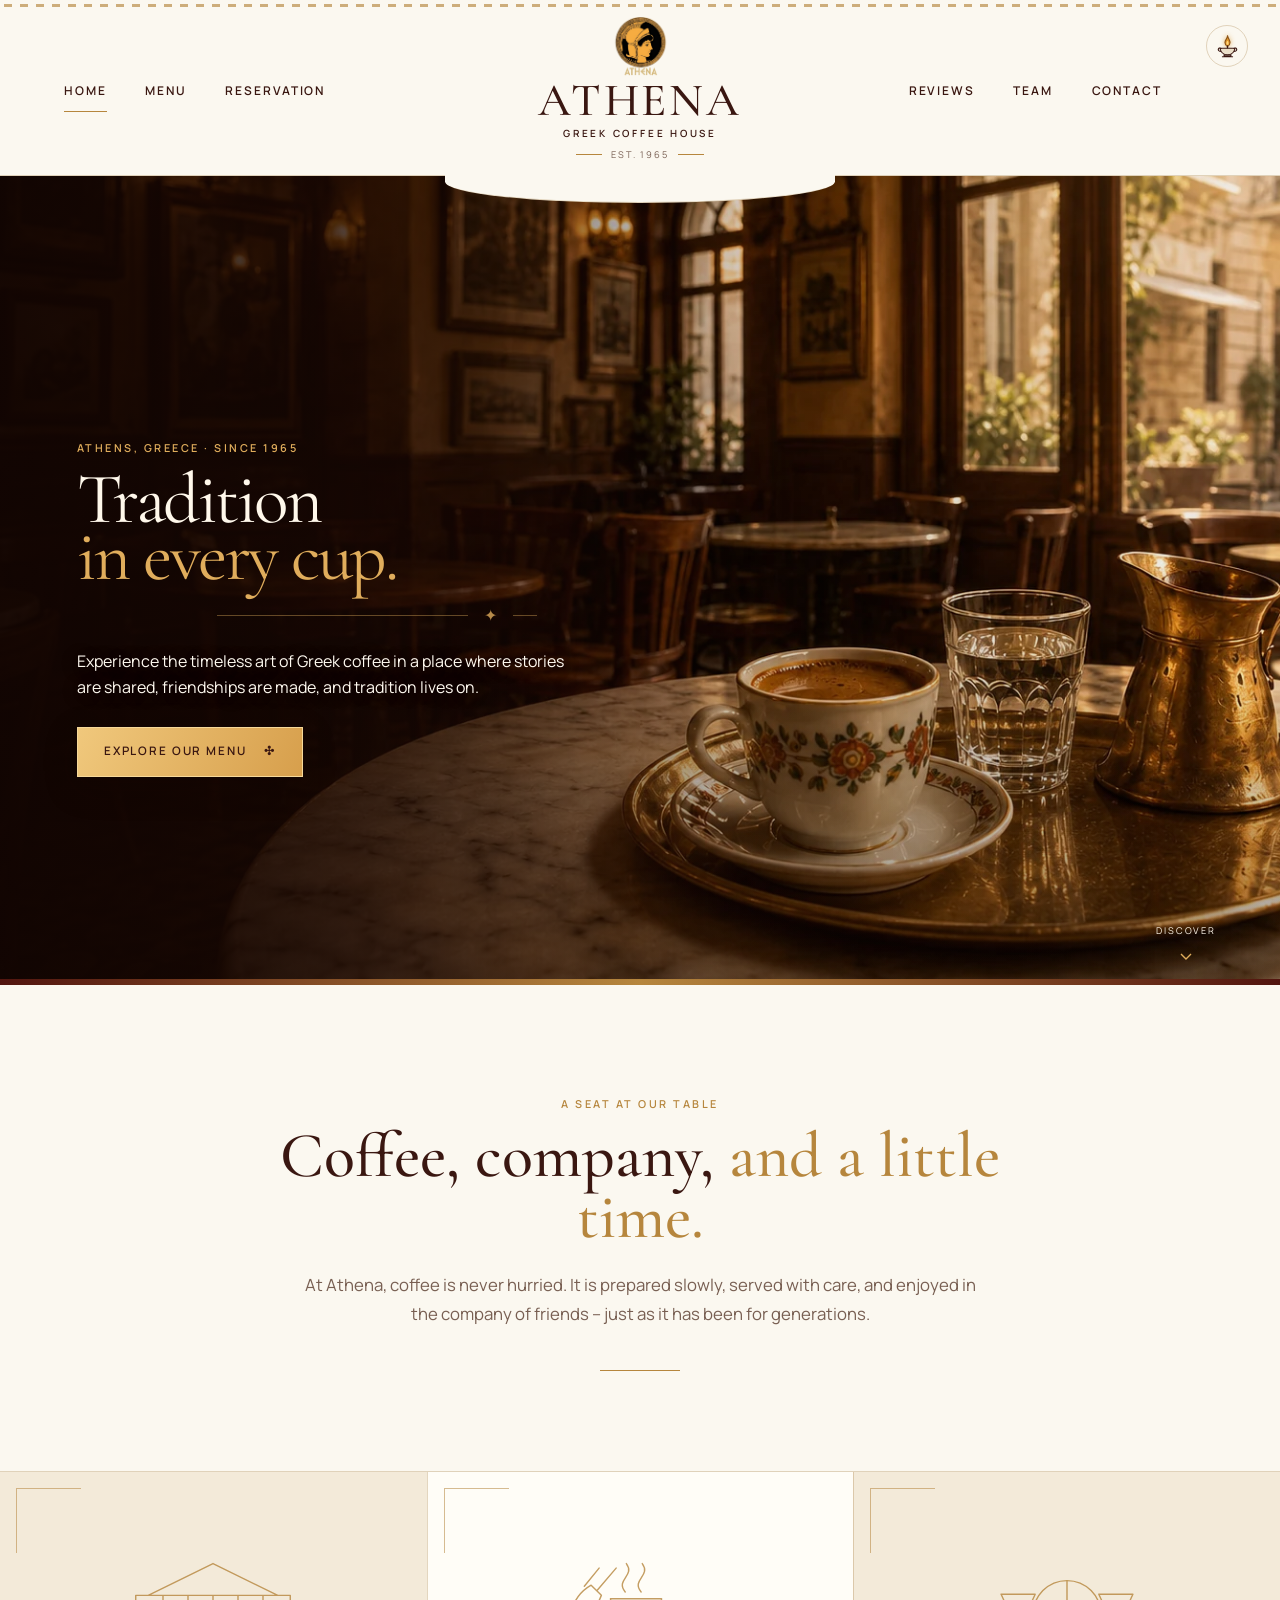
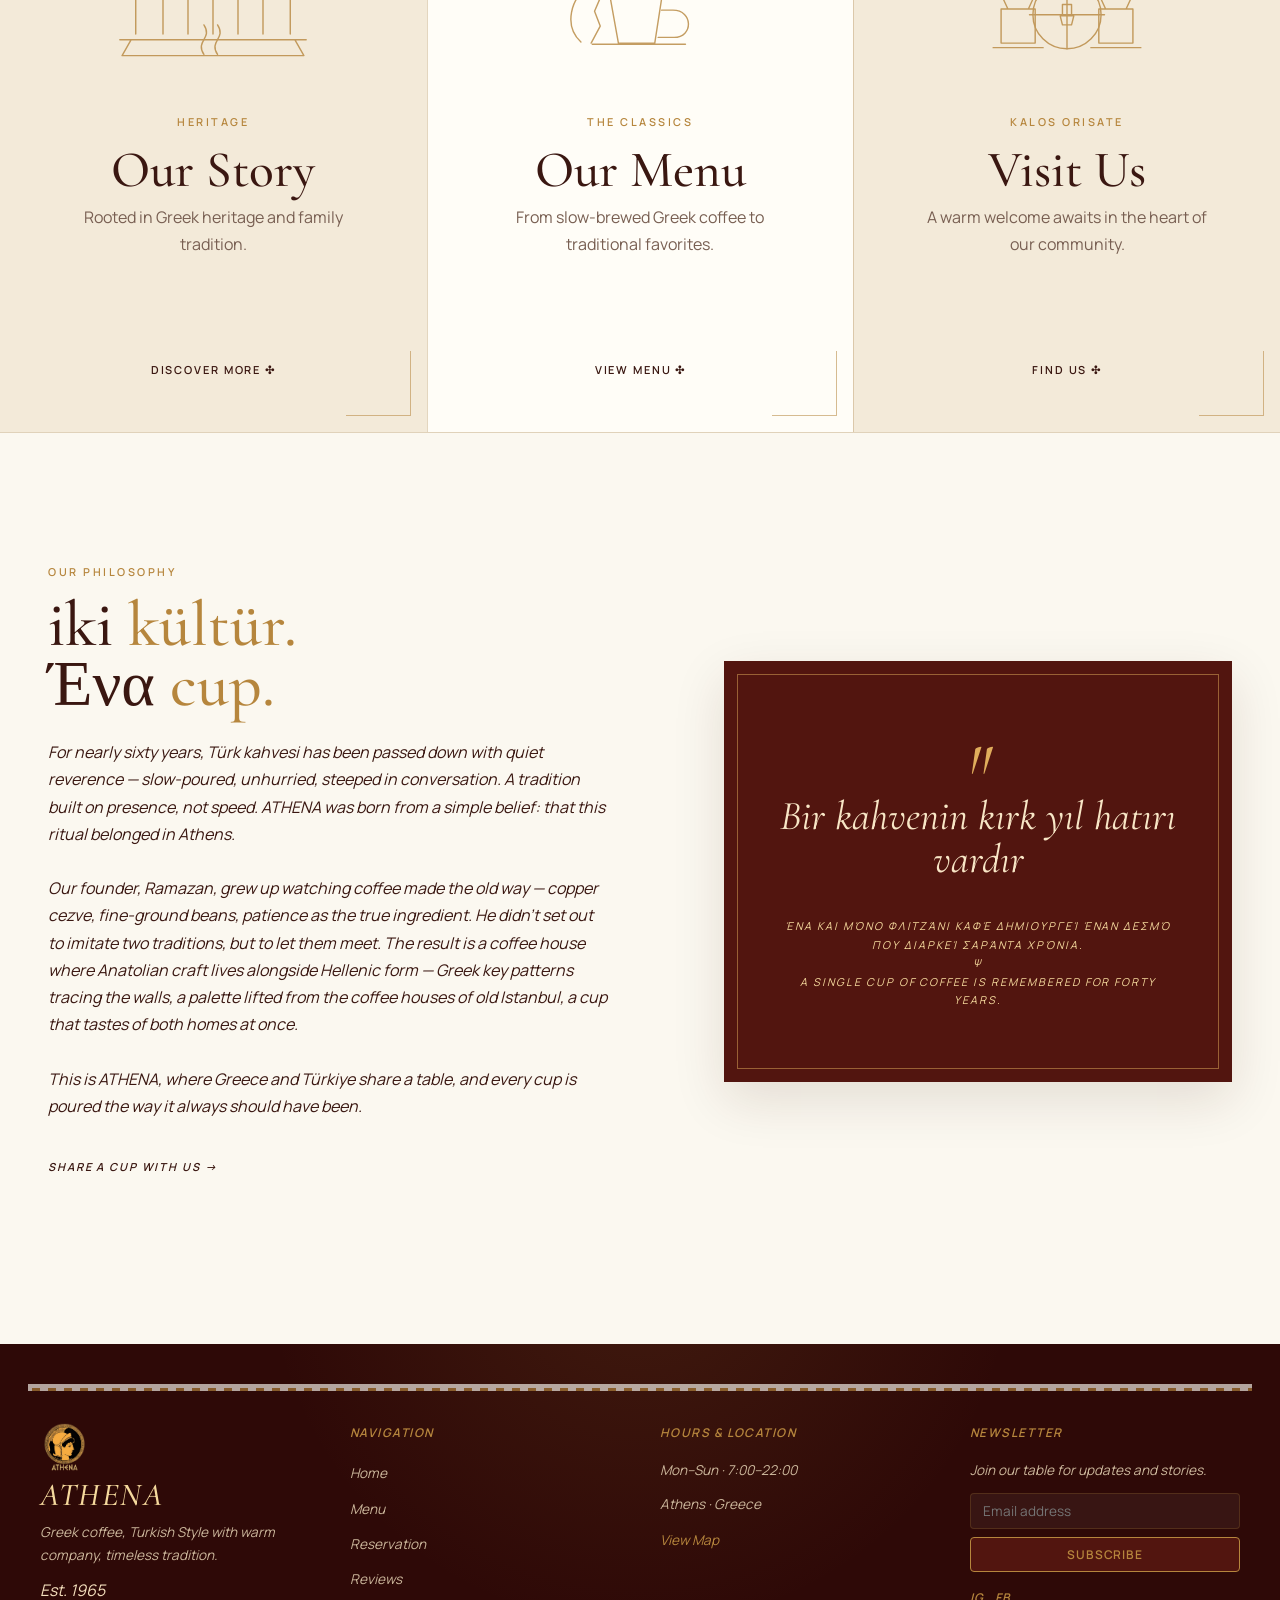
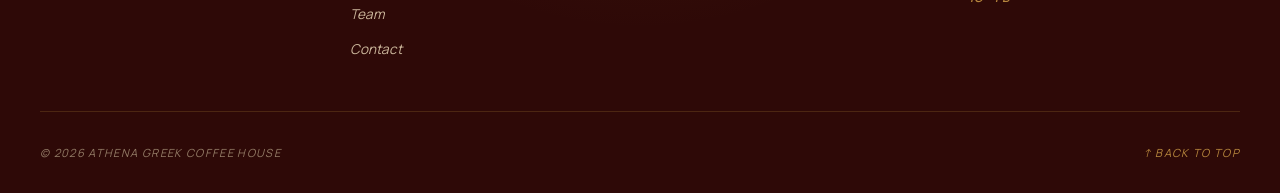
==== commit d5a8694f: "added footer to all other pages" ====
--- a/index.html
+++ b/index.html
@@ -204,8 +204,8 @@
         <button type="submit">Subscribe</button>
       </form>
       <div class="social-links">
-        <a href="instagram.com" aria-label="Instagram">IG</a>
-        <a href="facebook.com" aria-label="Facebook">FB</a>
+        <a href="https://www.instagram.com/" aria-label="Instagram">IG</a>
+        <a href="https://www.facebook.com/" aria-label="Facebook">FB</a>
       </div>
     </div>
   </div>
--- a/css/styles.css
+++ b/css/styles.css
@@ -735,7 +735,7 @@
 }
 .footer-newsletter input {
   padding: 8px 12px;
-  color: var(--paper);
+  color: var(--gold-pale);
   background-color: rgba(255, 255, 255, 0.05);
   border: 1px solid var(--line);
   border-radius: 4px;
@@ -746,7 +746,7 @@
 .footer-newsletter input:focus { border-color: var(--gold); }
 .footer-newsletter button {
   padding: 8px 12px;
-  color: var(--paper);
+  color: var(--gold);
   background-color: var(--wine);
   border: 1px solid var(--gold);
   border-radius: 4px;
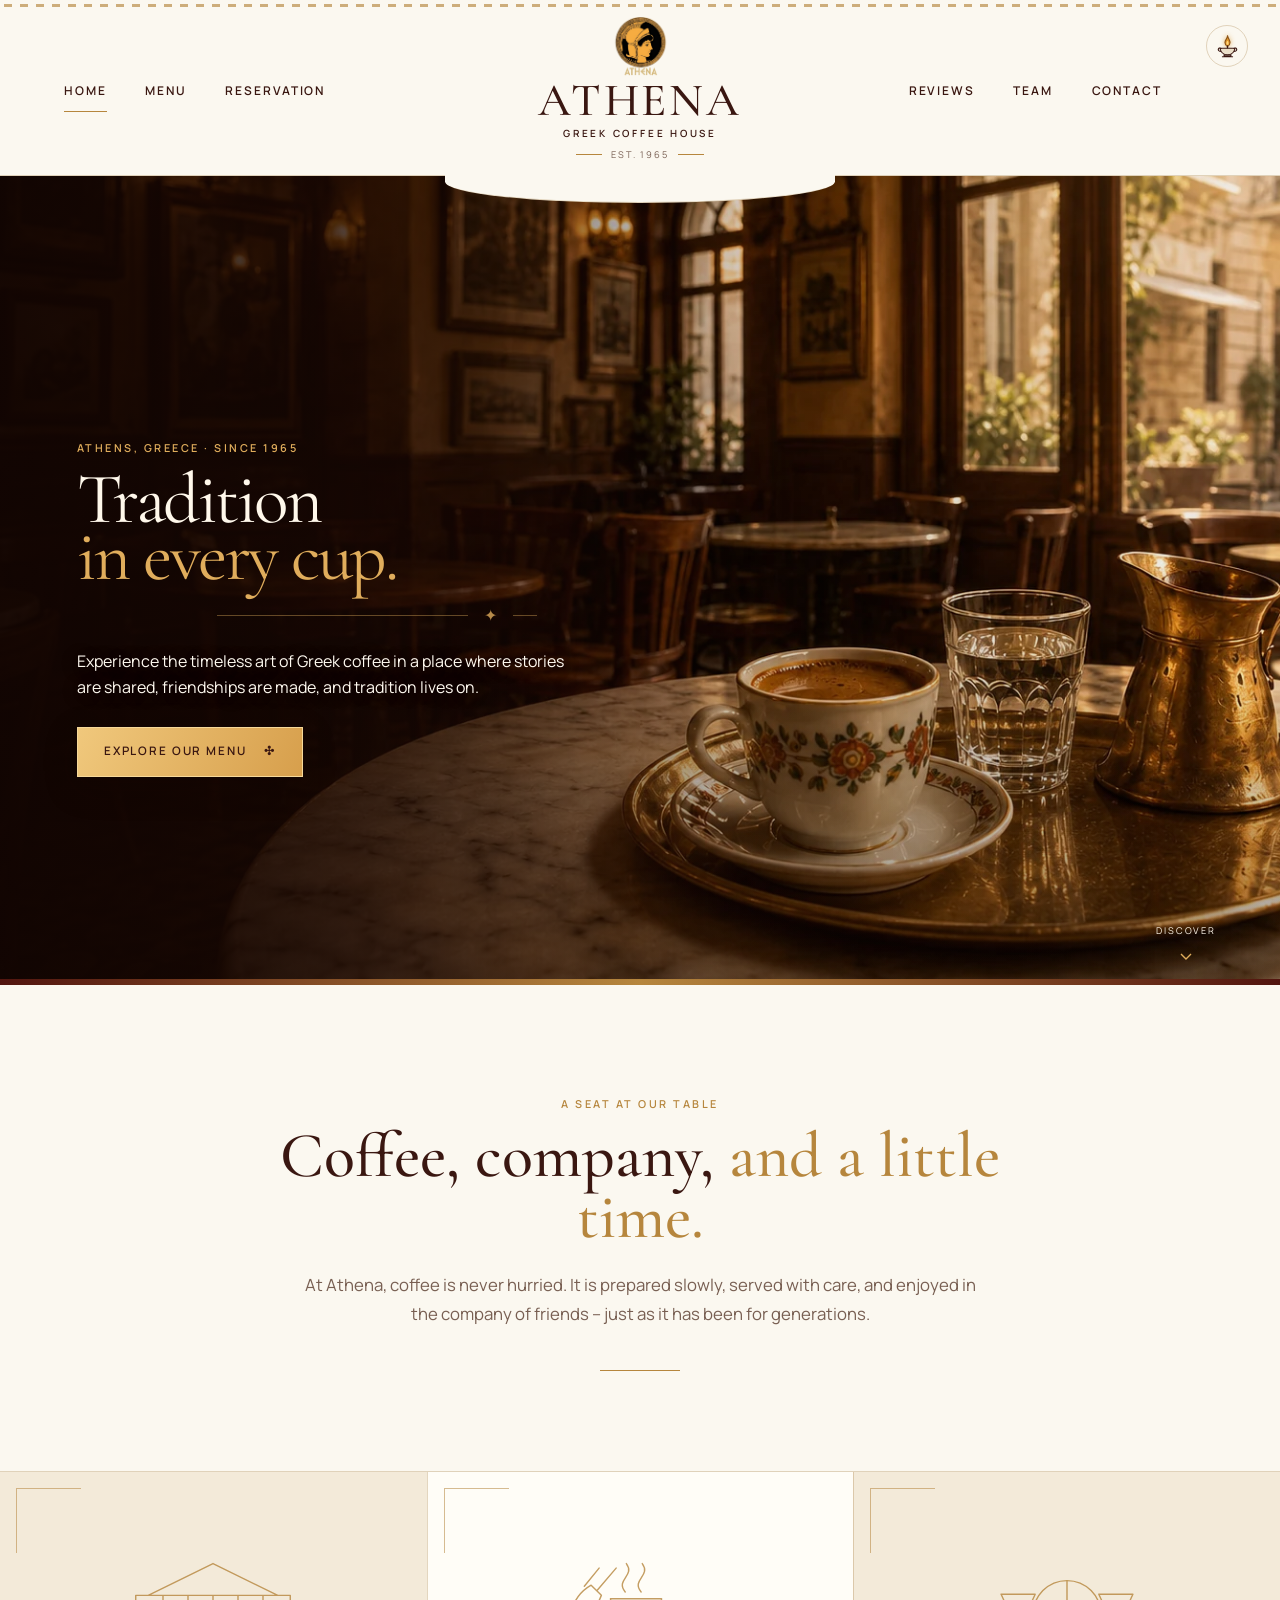
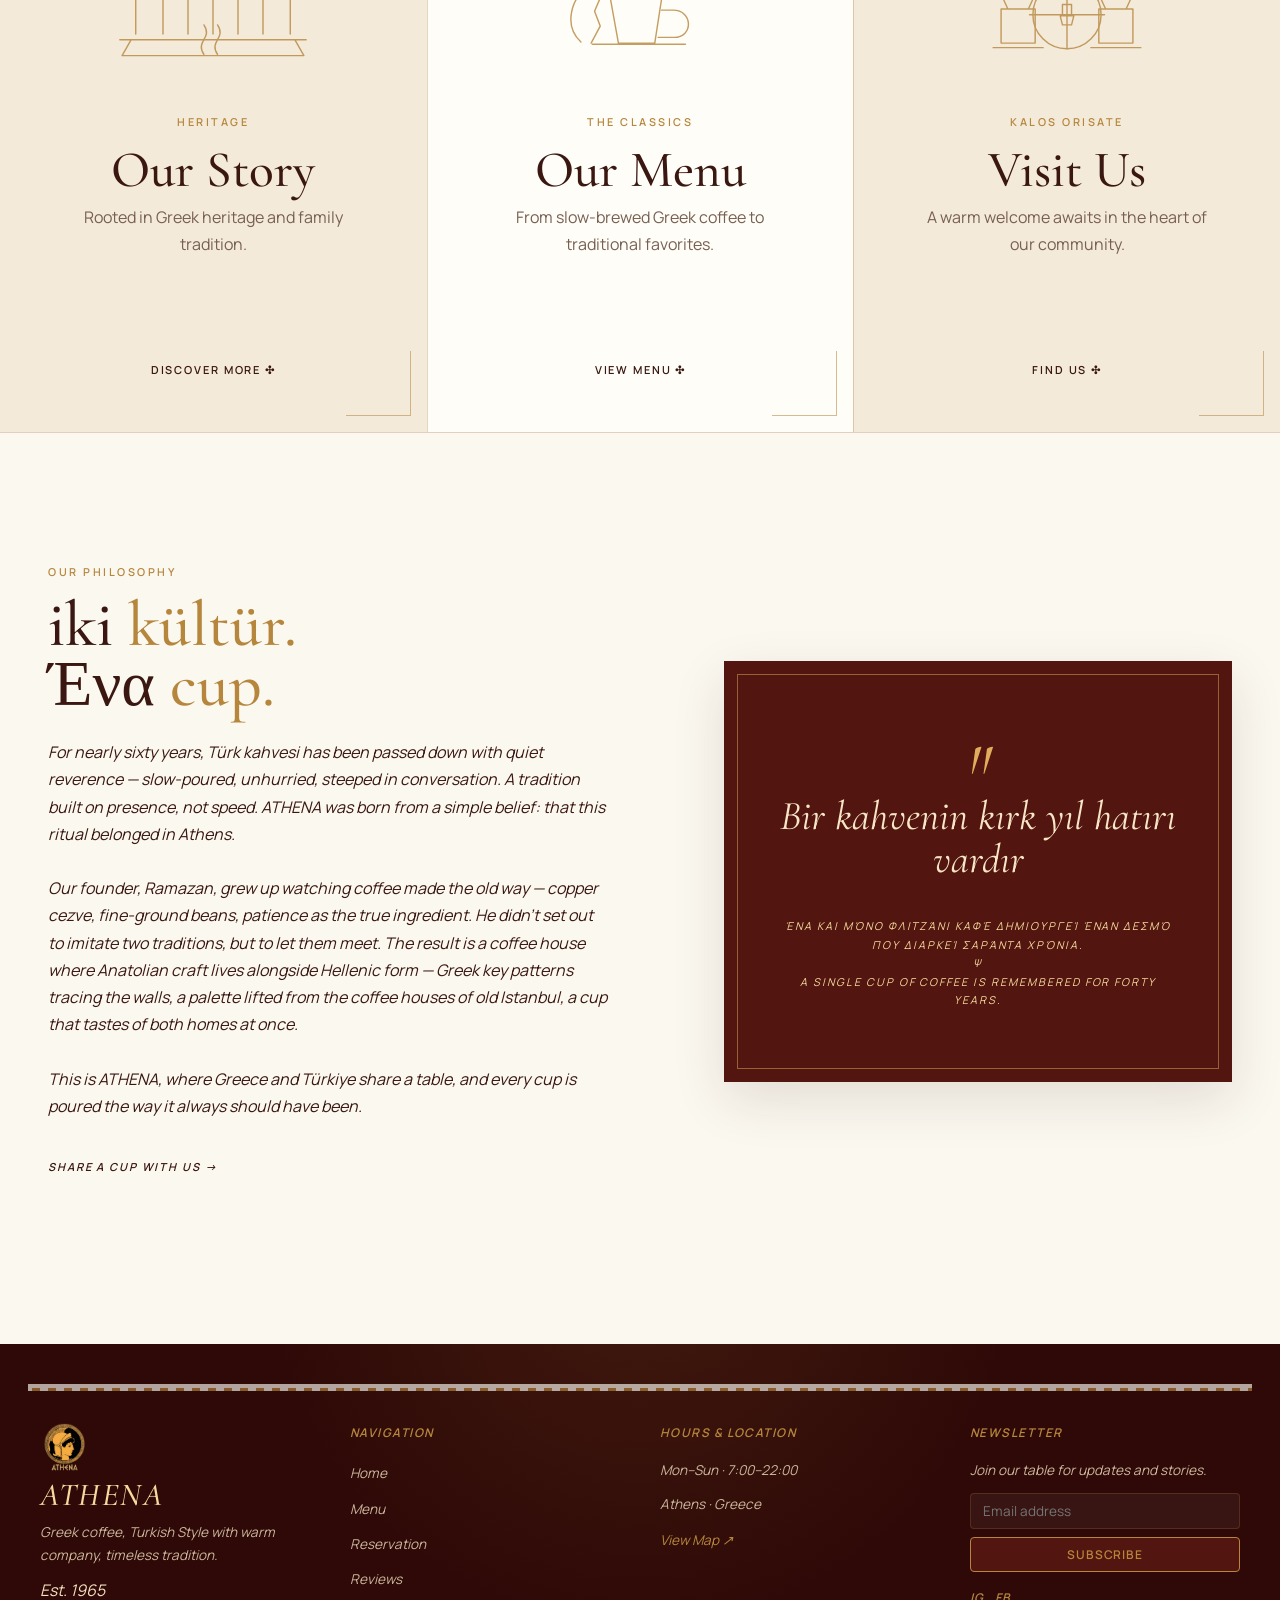
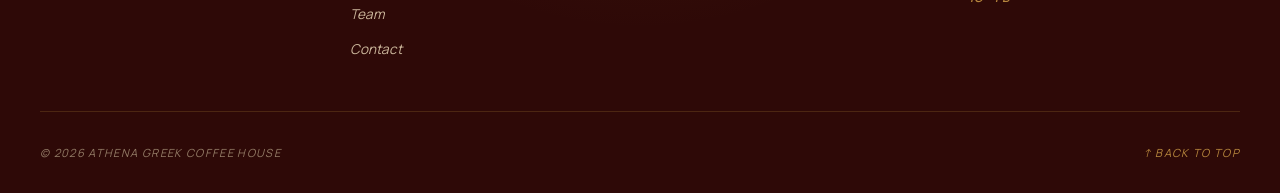
==== commit 8b10bd44: "created footer-component.js and added footer to all webpages as a javascript function" ====
--- a/index.html
+++ b/index.html
@@ -11,6 +11,7 @@
   <link rel="preconnect" href="https://fonts.gstatic.com" crossorigin>
   <link href="https://fonts.googleapis.com/css2?family=Cormorant+Garamond:wght@400;500;600&family=Manrope:wght@400;500;600&display=swap" rel="stylesheet">
   <link rel="stylesheet" href="css/styles.css">
+  <script src="js/footer-component.js" defer></script>
   <script src="js/theme-init.js"></script>
 </head>
 <body>
@@ -157,66 +158,7 @@
     </section>
   </main>
 
-    <!--defining columns for footer  --> 
-
-  <footer class="site-footer">
-  <!-- Top Decorative Accent -->
-  <div class="greek-key" aria-hidden="true"></div>
-
-  <!-- Main 4-Column Grid -->
-  <div class="footer-container">
-    <!-- Column 1: Brand -->
-    <div class="footer-col footer-brand-col">
-      <img src="assets/athena-dark.png" alt="Athena Logo" class="footer-logo">
-      <h3>Athena</h3>
-      <p class="tagline">Greek coffee, Turkish Style with warm company, timeless tradition.</p>
-      <span class="est">Est. 1965</span>
-    </div>
-
-    <!-- Column 2: Navigation -->
-    <div class="footer-col">
-      <h4>Navigation</h4>
-      <ul class="footer-links">
-        <li><a href="index.html">Home</a></li>
-        <li><a href="menu.html">Menu</a></li>
-        <li><a href="reservation.html">Reservation</a></li>
-        <li><a href="reviews.html">Reviews</a></li>
-        <li><a href="team.html">Team</a></li>
-        <li><a href="contact.html">Contact</a></li>
-      </ul>
-    </div>
-
-    <!-- column 3: lists the hours and locations  -->
-    <div class="footer-col">
-      <h4>Hours & Location</h4>
-      <p>Mon–Sun · 7:00–22:00</p>
-      <p>Athens · Greece</p>
-      <a href="https://www.google.com/maps/place/Athens,+Greece/@37.99083,23.6971397,11012m/data=!3m2!1e3!4b1!4m6!3m5!1s0x14a1bd1f067043f1:0x2736354576668ddd!8m2!3d37.9838096!4d23.7275388!16zL20vMG4yeg?entry=ttu&g_ep=EgoyMDI2MDgwNS4xIKXMDSoASAFQAw%3D%3D" 
-      target="_blank" rel="noopener" class="map-link">View Map</a>
-    </div>
-
-    <!-- Column 4: nwsletter & soc media -->
-    <div class="footer-col">
-      <h4>Newsletter</h4>
-      <p>Join our table for updates and stories.</p>
-      <form class="footer-newsletter">
-        <input type="email" placeholder="Email address" required>
-        <button type="submit">Subscribe</button>
-      </form>
-      <div class="social-links">
-        <a href="https://www.instagram.com/" aria-label="Instagram">IG</a>
-        <a href="https://www.facebook.com/" aria-label="Facebook">FB</a>
-      </div>
-    </div>
-  </div>
-
-  <!-- bottom headline, and back to top button which pushes up to hero -->
-  <div class="footer-bottom">
-    <p>© <span data-year>2026</span> ATHENA GREEK COFFEE HOUSE</p>
-    <a href="#main-content" class="back-to-top">↑ Back to Top</a>
-  </div>
-</footer>
-
+  <site-footer></site-footer>
   <script src="js/script.js"></script>
 
 
